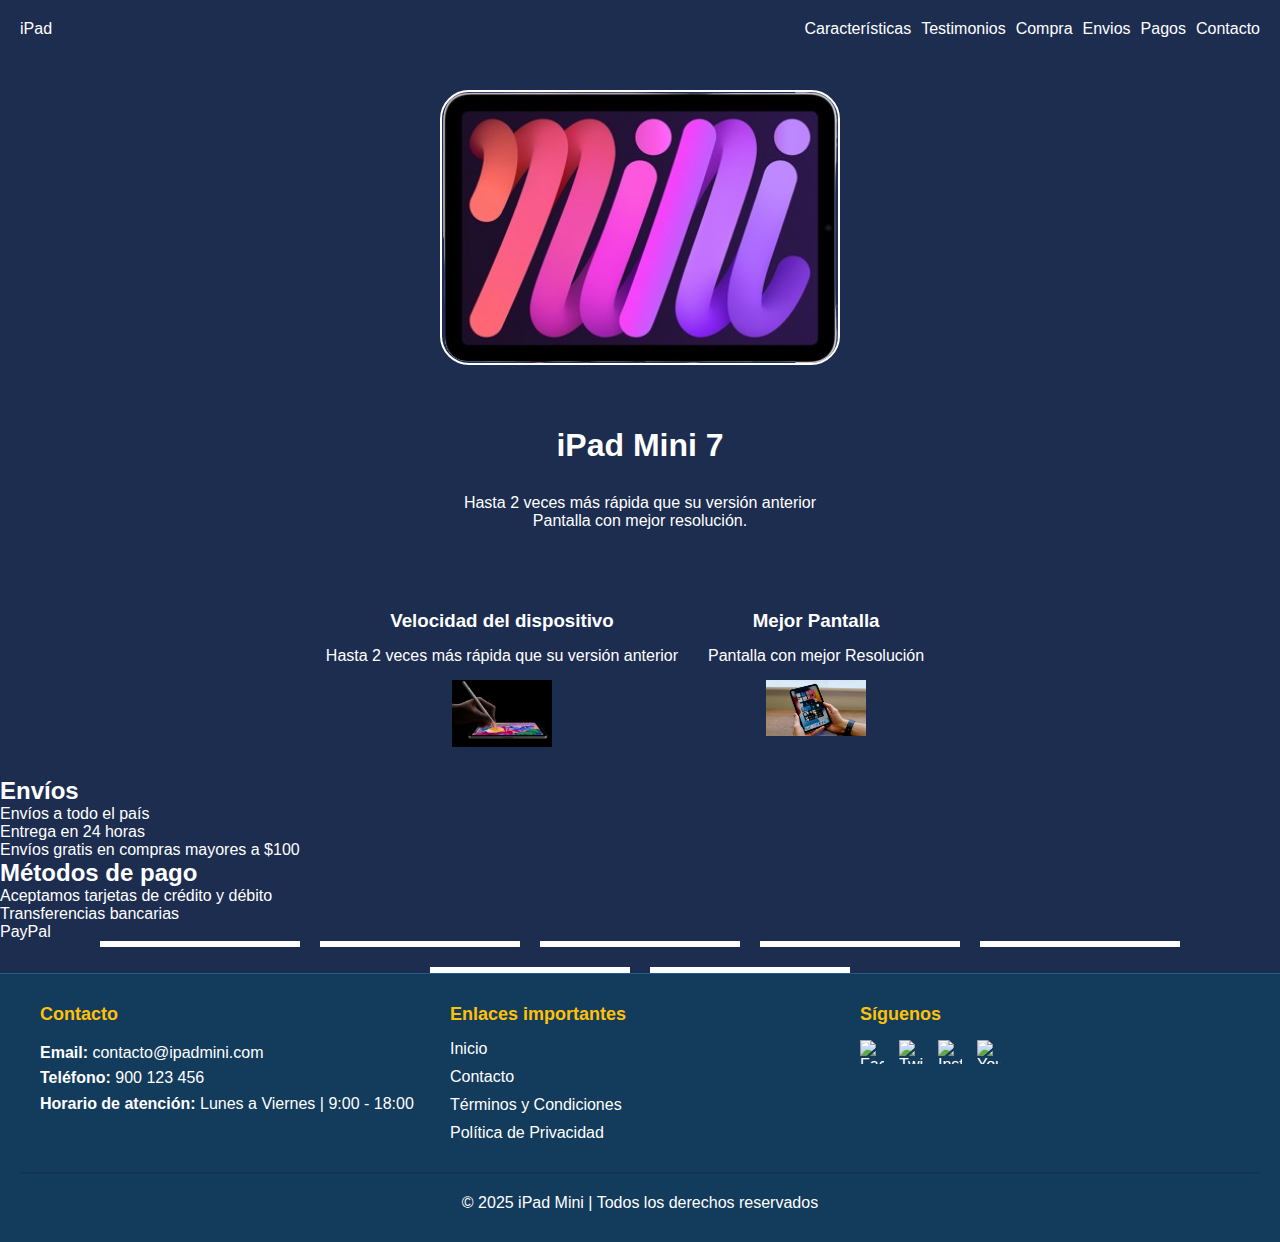
==== index.html @ 258bba54 "Avance" ====
<!DOCTYPE html>
<html lang="en">

<head>
    <meta charset="UTF-8">
    <meta name="viewport" content="width=device-width, initial-scale=1.0">
    <title>Document</title>
    <link rel="stylesheet" href="./css/styles.css">
</head>

<body>
    <!-- Navegación (menu) -->
    <header>
        <nav aria-label="Menú Principal">
            <!-- Logo de la empresa -->
            <div>
                <a href="./index.html" aria-label="Ir a la página de inicio">
                    <p>iPad</p>
                </a>
            </div>
            <!-- Elementos del menu -->
            <ul>
                <!-- Dentro de los simbolos <> solo van atributos, no etiquetas -->
                <li><a href="" aria-current="page">Características</a></li>
                <li><a href="">Testimonios</a></li>
                <li><a href="">Compra</a></li>
                <li><a href="">Envios</a></li>
                <li><a href="">Pagos</a></li>
                <li><a href="">Contacto</a></li>
            </ul>
        </nav>
    </header>
    <!-- Contenido principal -->
    <main>
        <section id="hero" aria-labelledby="hero-title">
            <img src="img/iPadMini7.png" alt="Imagen del iPad mini 7" />
            <h1 id="hero-title">iPad Mini 7</h1>
            <div>
                <p>Hasta 2 veces más rápida que su versión anterior</p>
                <p>Pantalla con mejor resolución.</p>
            </div>
        </section>

        <section id="features">
            <div>
                <h3>Velocidad del dispositivo</h3>
                <p>Hasta 2 veces más rápida que su versión anterior</p>
                <img src="img/ipad-velocidad.jpeg" width="100" alt="">
            </div>
            <div>
                <h3>Mejor Pantalla</h3>
                <p>Pantalla con mejor Resolución</p>
                <img src="img/ipad-pantalla.jpg" width="100" alt="">
            </div>
            <div></div>
        </section>

        <section id="delivery" aria-label="Métodos de envío">
            <h2>Envíos</h2>
            <p>Envíos a todo el país</p>
            <p>Entrega en 24 horas</p>
            <p>Envíos gratis en compras mayores a $100</p>
        </section>

        <section id="payment-methods" aria-label="Métodos de pago">
            <h2>Métodos de pago</h2>
            <p>Aceptamos tarjetas de crédito y débito</p>
            <p>Transferencias bancarias</p>
            <p>PayPal</p>
        </section>

        <section id="galeria" aria-label="Galería de imágenes">
            <img src="https://encrypted-tbn0.gstatic.com/images?q=tbn:ANd9GcSp1WOBvCIxo7T-ifG-1FCuCKyX7j-RPnCGbA&s"
                alt="">
            <img src="https://lamanzanamordida.net/app/uploads-lamanzanamordida.net/2024/10/ipad-mini-finish-unselect-gallery-1-202410-copia.jpg"
                alt="">
            <img src="https://miro.medium.com/v2/resize:fit:1400/0*pF2y_J2q9LHrT6Dl" alt="">
            <img src="https://e.rpp-noticias.io/medium/2024/10/15/185318_1655440.webp" alt="">
            <img src="https://m-cdn.phonearena.com/images/reviews/263686-image/BK6A8628.jpg?w=1" alt="">
            <img src="https://www.trustedreviews.com/wp-content/uploads/sites/7/2024/10/All-Photos-1-of-1-1-scaled-820x461.jpeg"
                alt="">
            <img src="https://cdn.computerhoy.com/sites/navi.axelspringer.es/public/media/image/2021/10/ipad-mini-6a-generacion-2021-analisis-opinion-2501963.jpg?tf=3840x"
                alt="">
        </section>
    </main>
    <!-- Pie de página (links, reclamación, dirección,etc...) -->
     <!-- ================================================= -->
    <footer>
        <section class="footer-container">
            <div class="footer-contact">
                <h3>Contacto</h3>
                <address>
                    <p><strong>Email:</strong> <a href="mailto:contacto@ipadmini.com">contacto@ipadmini.com</a></p>
                    <p><strong>Teléfono:</strong> <a href="tel:+51900123456">900 123 456</a></p>
                    <p><strong>Horario de atención:</strong> Lunes a Viernes | 9:00 - 18:00</p>
                </address>
            </div>

            <div class="footer-links">
                <h3>Enlaces importantes</h3>
                <ul>
                    <li><img src="" alt=""><a href="index.html">Inicio</a></li>
                    <li><img src="" alt=""><a href="contacto.html">Contacto</a></li>
                    <li><img src="" alt=""><a href="terminos.html">Términos y Condiciones</a></li>
                    <li><img src="" alt=""><a href="privacidad.html">Política de Privacidad</a></li>
                </ul>
            </div>

            <div class="footer-social">
                <h3>Síguenos</h3>
                <ul class="social-icons">
                    <li><a href="https://facebook.com/ipadmini" aria-label="Facebook"><img
                                src="https://cdn-icons-png.flaticon.com/128/5968/5968764.png" alt="Facebook"></a></li>
                    <li><a href="https://twitter.com/ipadmini" aria-label="Twitter"><img
                                src="https://cdn-icons-png.flaticon.com/128/5968/5968830.png" alt="Twitter"></a></li>
                    <li><a href="https://instagram.com/ipadmini" aria-label="Instagram"><img
                                src="https://cdn-icons-png.flaticon.com/128/15713/15713420.png" alt="Instagram"></a>
                    </li>
                    <li><a href="https://youtube.com/ipadmini" aria-label="YouTube"><img
                                src="https://cdn-icons-png.flaticon.com/128/174/174883.png" alt="YouTube"></a></li>
                </ul>
            </div>
        </section>

        <div class="footer-copyright">
            <p>© 2025 iPad Mini | Todos los derechos reservados</p>
        </div>
    </footer>
</body>

</html>
---- css/styles.css ----
/* Estilos existentes se mantienen */
* {
  box-sizing: border-box;
  margin: 0;
  padding: 0;
}

/* Remover estilos de lista */
ul,
ol {
  list-style: none;
}

/* Resetear enlaces */
a {
  text-decoration: none;
  color: inherit;
} 

/* Resetear imagenes*/
img {
  max-width: 100%;
  height: auto;
  display: block;
}

body {
  font-family: Verdana, Geneva, Tahoma, sans-serif;
  background-color: #1D2D50;
  color: #fff;
  min-height: 100vh;
  display: flex;
  flex-direction: column;
}

header nav {
  display: flex;
  align-items: center;
  justify-content: space-between;
  padding: 20px;
  flex-wrap: wrap-reverse;
}

header > nav > ul {
  display: flex;
  gap: 10px;
}

/*Busqueda por id */
#hero {
  display: flex;
  flex-direction: column;
  align-items: center;
  justify-content: center;
  gap: 30px;
}
 
#hero img {
  width: 400px; 
  object-fit: contain; 
  margin: 2rem 0;
  border: 2px solid;
  border-radius: 29px;
}

#hero h1 {
  font-size: 32px;
}

#hero div {
  text-align: center;
}

#features {
  display: flex;
  justify-content: center;
  margin-top: 50px;
  padding: 30px;
  gap: 30px;
}

#features > div {
  display: flex;
  flex-direction: column;
  align-items: center; 
  gap: 15px;
}

#features > div > p {
  text-align: center;
}

#galeria {
  display: flex;
  flex-wrap: wrap;
  gap: 20px;
  justify-content: center;
  align-items: center;
  overflow: auto;
}

#galeria > img {
  width: 200px;
  border: solid;
}

/* Nuevos estilos para el footer */
footer {
  margin-top: auto;
  width: 100%;
  padding: 30px 20px;
  background-color: #133B5C;
  color: #fff;
  border-top: 1px solid #1E5F8B;
}

.footer-container {
  display: flex;
  flex-wrap: wrap;
  justify-content: space-between;
  gap: 30px;
  max-width: 1200px;
  margin: 0 auto;
}

.footer-contact, .footer-links, .footer-social {
  flex: 1;
  min-width: 250px;
}

footer h3 {
  margin-bottom: 15px;
  font-size: 18px;
  color: #ffc107;
}

footer address {
  font-style: normal;
  line-height: 1.6;
}

footer a {
  color: #fff;
  transition: color 0.3s ease;
}

footer a:hover {
  color: #ffc107;
}

.footer-links ul, .social-icons {
  display: flex;
  flex-direction: column;
  gap: 10px;
}

.social-icons {
  flex-direction: row;
  gap: 15px;
}

.social-icons img {
  width: 24px;
  height: 24px;
  transition: transform 0.3s ease;
}

.social-icons a:hover img {
  transform: scale(1.2);
}

.footer-copyright {
  text-align: center;
  margin-top: 30px;
  padding-top: 20px;
  border-top: 2px solid rgba(0, 0, 0, 0.1);
  font-size: 16px;
}
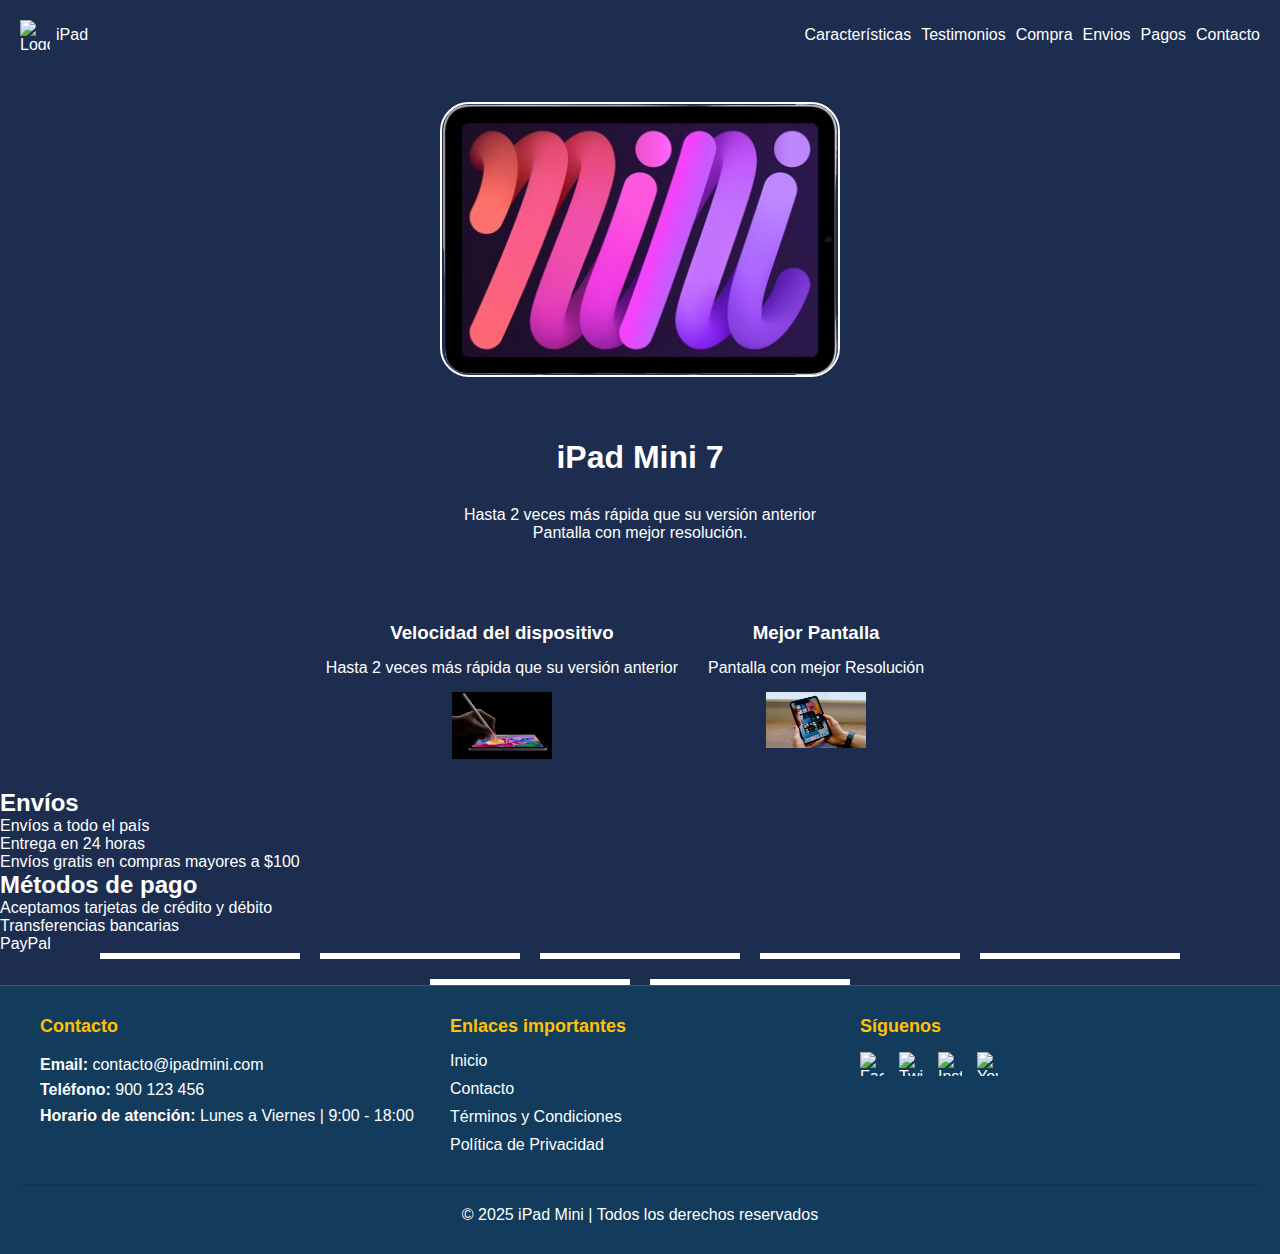
==== commit 8d607977: "Actualización" ====
--- a/index.html
+++ b/index.html
@@ -15,6 +15,7 @@
             <!-- Logo de la empresa -->
             <div>
                 <a href="./index.html" aria-label="Ir a la página de inicio">
+                    <img id="apple" src="https://cdn-icons-png.flaticon.com/128/731/731985.png" alt="Logo de Apple">
                     <p>iPad</p>
                 </a>
             </div>
@@ -33,7 +34,7 @@
     <!-- Contenido principal -->
     <main>
         <section id="hero" aria-labelledby="hero-title">
-            <img src="img/iPadMini7.png" alt="Imagen del iPad mini 7" />
+            <img src="img/iPadMini7.png" alt="Imagen del iPad mini 7" >
             <h1 id="hero-title">iPad Mini 7</h1>
             <div>
                 <p>Hasta 2 veces más rápida que su versión anterior</p>
@@ -99,10 +100,10 @@
             <div class="footer-links">
                 <h3>Enlaces importantes</h3>
                 <ul>
-                    <li><img src="" alt=""><a href="index.html">Inicio</a></li>
-                    <li><img src="" alt=""><a href="contacto.html">Contacto</a></li>
-                    <li><img src="" alt=""><a href="terminos.html">Términos y Condiciones</a></li>
-                    <li><img src="" alt=""><a href="privacidad.html">Política de Privacidad</a></li>
+                    <li><a href="index.html">Inicio</a></li>
+                    <li><a href="contacto.html">Contacto</a></li>
+                    <li><a href="terminos.html">Términos y Condiciones</a></li>
+                    <li><a href="privacidad.html">Política de Privacidad</a></li>
                 </ul>
             </div>
 
--- a/css/styles.css
+++ b/css/styles.css
@@ -45,7 +45,15 @@
   display: flex;
   gap: 10px;
 }
-
+header > nav > div > a{
+  display: flex;
+  align-items: center;
+  gap: 6px;
+}
+#apple{
+  width: 30px;
+  height: 30px;
+}
 /*Busqueda por id */
 #hero {
   display: flex;
@@ -102,6 +110,31 @@
 #galeria > img {
   width: 200px;
   border: solid;
+}
+
+/* Media queries para diferentes tamaños de pantalla */
+@media (max-width: 600px) {
+  #galeria {
+    grid-template-columns: repeat(1, 1fr); /* 1 columna en móviles */
+  }
+}
+
+@media (min-width: 601px) and (max-width: 900px) {
+  #galeria {
+    grid-template-columns: repeat(2, 1fr); /* 2 columnas en tablets */
+  }
+}
+
+@media (min-width: 901px) and (max-width: 1200px) {
+  #galeria {
+    grid-template-columns: repeat(3, 1fr); /* 3 columnas en pantallas medianas */
+  }
+}
+
+@media (min-width: 1201px) {
+  #galeria {
+    grid-template-columns: repeat(4, 1fr); /* 4 columnas en pantallas grandes */
+  }
 }
 
 /* Nuevos estilos para el footer */
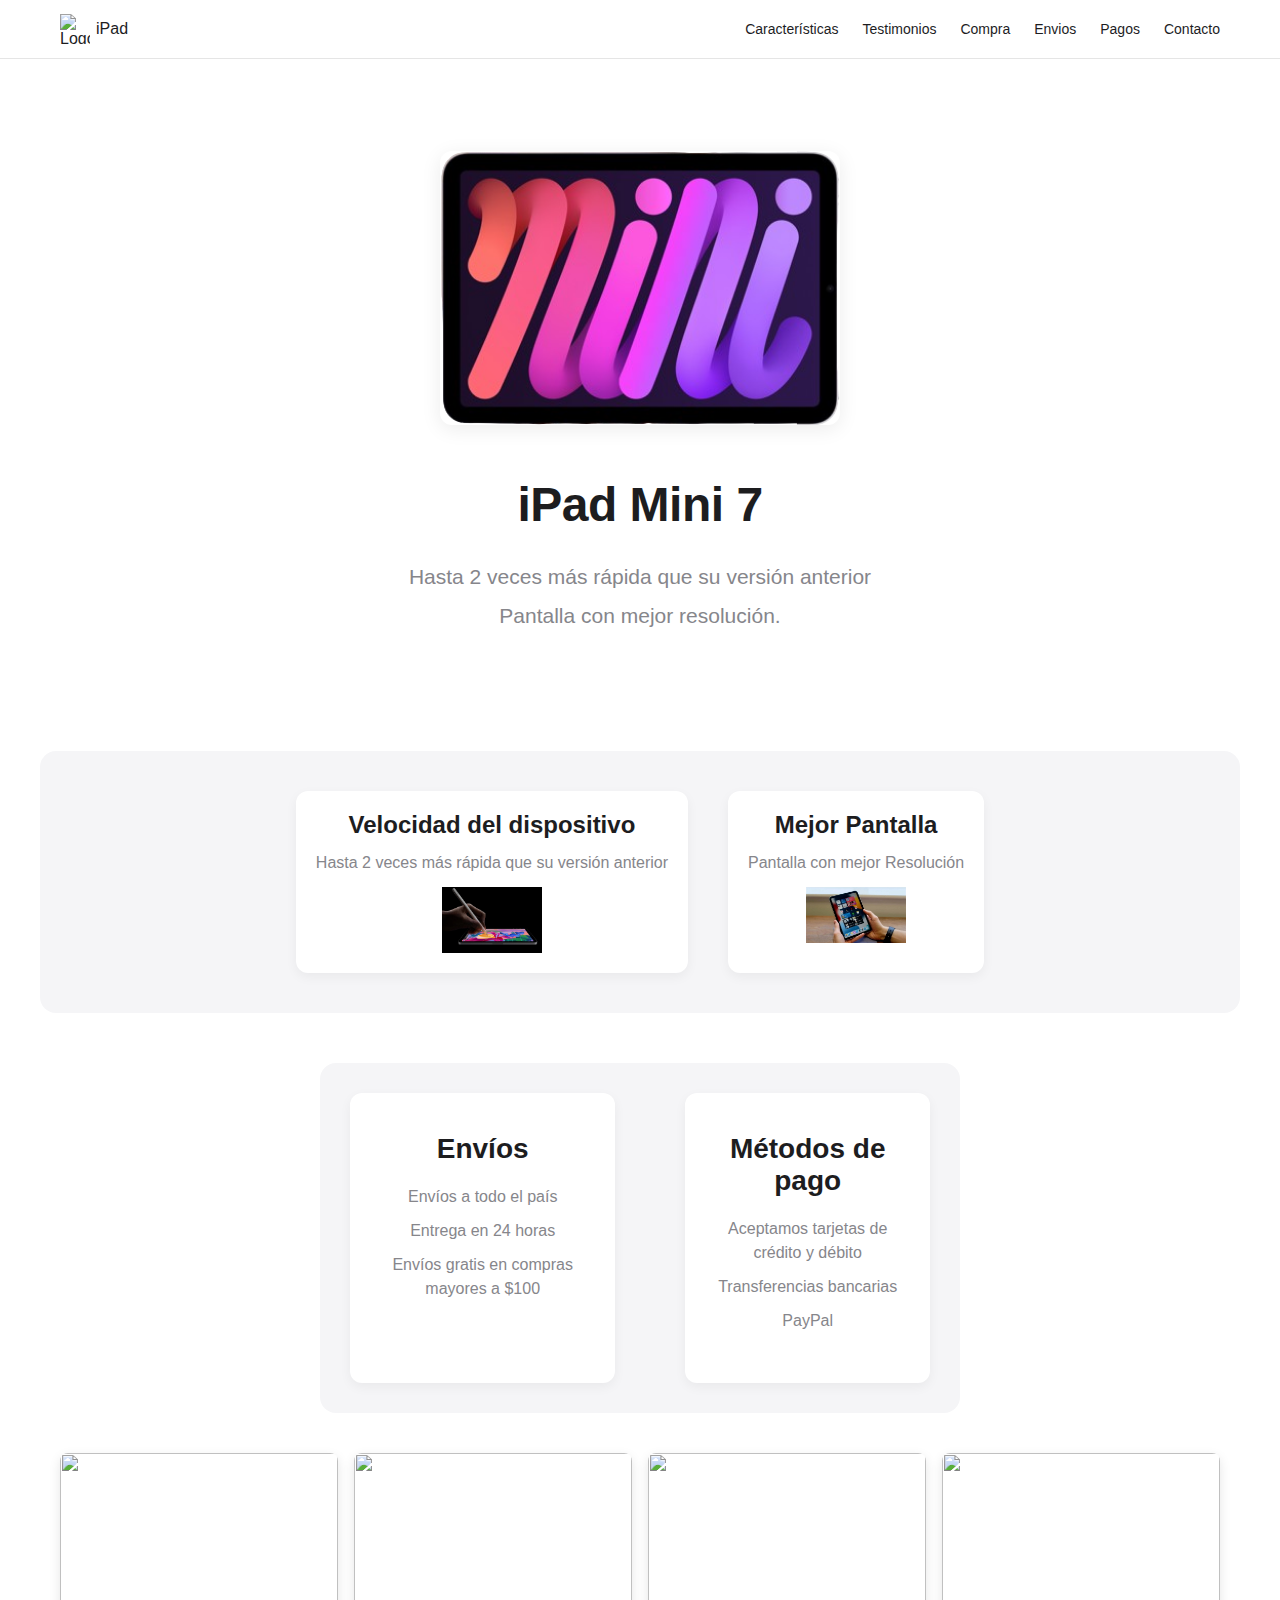
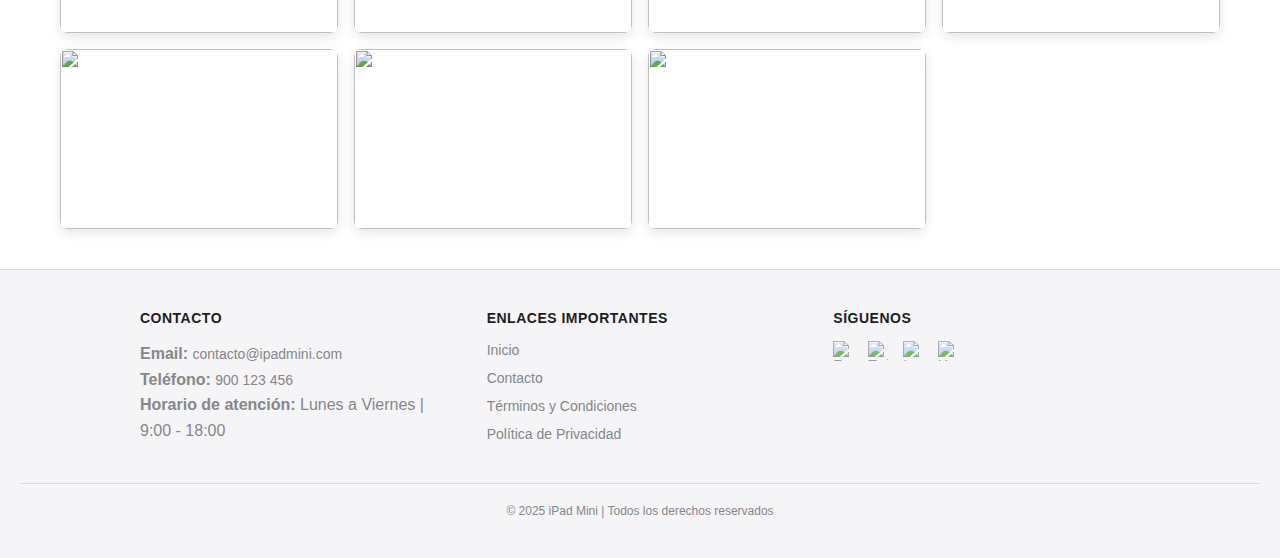
==== commit 67cefba6: "Lab2" ====
--- a/index.html
+++ b/index.html
@@ -23,8 +23,8 @@
             <ul>
                 <!-- Dentro de los simbolos <> solo van atributos, no etiquetas -->
                 <li><a href="" aria-current="page">Características</a></li>
-                <li><a href="">Testimonios</a></li>
-                <li><a href="">Compra</a></li>
+                <li><a href="testimonios.html" target="_blank">Testimonios</a></li>
+                <li><a href="compra.html">Compra</a></li>
                 <li><a href="">Envios</a></li>
                 <li><a href="">Pagos</a></li>
                 <li><a href="">Contacto</a></li>
@@ -34,7 +34,7 @@
     <!-- Contenido principal -->
     <main>
         <section id="hero" aria-labelledby="hero-title">
-            <img src="img/iPadMini7.png" alt="Imagen del iPad mini 7" >
+            <img src="img/iPadMini7.png" alt="Imagen del iPad mini 7">
             <h1 id="hero-title">iPad Mini 7</h1>
             <div>
                 <p>Hasta 2 veces más rápida que su versión anterior</p>
@@ -53,23 +53,25 @@
                 <p>Pantalla con mejor Resolución</p>
                 <img src="img/ipad-pantalla.jpg" width="100" alt="">
             </div>
-            <div></div>
+
         </section>
+        <section id="metodos">
+            <section id="delivery" aria-label="Métodos de envío">
+                <h2>Envíos</h2>
+                <p>Envíos a todo el país</p>
+                <p>Entrega en 24 horas</p>
+                <p>Envíos gratis en compras mayores a $100</p>
+            </section>
 
-        <section id="delivery" aria-label="Métodos de envío">
-            <h2>Envíos</h2>
-            <p>Envíos a todo el país</p>
-            <p>Entrega en 24 horas</p>
-            <p>Envíos gratis en compras mayores a $100</p>
+            <section id="payment-methods" aria-label="Métodos de pago">
+                <h2>Métodos de pago</h2>
+                <p>Aceptamos tarjetas de crédito y débito</p>
+                <p>Transferencias bancarias</p>
+                <p>PayPal</p>
+            </section>
         </section>
-
-        <section id="payment-methods" aria-label="Métodos de pago">
-            <h2>Métodos de pago</h2>
-            <p>Aceptamos tarjetas de crédito y débito</p>
-            <p>Transferencias bancarias</p>
-            <p>PayPal</p>
-        </section>
-
+        <!-- Galería de Imagenes -->
+        <!-- =========================================== -->
         <section id="galeria" aria-label="Galería de imágenes">
             <img src="https://encrypted-tbn0.gstatic.com/images?q=tbn:ANd9GcSp1WOBvCIxo7T-ifG-1FCuCKyX7j-RPnCGbA&s"
                 alt="">
@@ -85,7 +87,7 @@
         </section>
     </main>
     <!-- Pie de página (links, reclamación, dirección,etc...) -->
-     <!-- ================================================= -->
+    <!-- ================================================= -->
     <footer>
         <section class="footer-container">
             <div class="footer-contact">
--- a/css/styles.css
+++ b/css/styles.css
@@ -1,4 +1,4 @@
-/* Estilos existentes se mantienen */
+/* Estilos base se mantienen */
 * {
   box-sizing: border-box;
   margin: 0;
@@ -24,67 +24,120 @@
   display: block;
 }
 
+/* Nueva paleta de colores inspirada en Apple */
+:root {
+  --apple-white: #ffffff;
+  --apple-light-gray: #f5f5f7;
+  --apple-medium-gray: #86868b;
+  --apple-dark-gray: #1d1d1f;
+  --apple-blue: #0071e3;
+  --apple-light-blue: #76b9ed;
+  --apple-accent: #6e6e73;
+  --apple-footer: #f5f5f7;
+  --apple-footer-text: #86868b;
+}
+
 body {
-  font-family: Verdana, Geneva, Tahoma, sans-serif;
-  background-color: #1D2D50;
-  color: #fff;
+  font-family: -apple-system, BlinkMacSystemFont, 'Segoe UI', Roboto, Helvetica, Arial, sans-serif;
+  background-color: var(--apple-white);
+  color: var(--apple-dark-gray);
   min-height: 100vh;
   display: flex;
   flex-direction: column;
+}
+
+/* Header estilo Apple */
+header {
+  background-color: rgba(255, 255, 255, 0.8);
+  border-bottom: 1px solid rgba(0, 0, 0, 0.1);
 }
 
 header nav {
   display: flex;
   align-items: center;
   justify-content: space-between;
-  padding: 20px;
+  padding: 14px 20px;
+  max-width: 1200px;
+  margin: 0 auto;
   flex-wrap: wrap-reverse;
 }
 
 header > nav > ul {
   display: flex;
-  gap: 10px;
-}
-header > nav > div > a{
+  gap: 24px;
+}
+
+header > nav > ul > li > a {
+  font-size: 14px;
+  color: var(--apple-dark-gray);
+  transition: color 0.2s ease;
+}
+
+header > nav > ul > li > a:hover {
+  color: var(--apple-blue);
+}
+
+header > nav > div > a {
   display: flex;
   align-items: center;
   gap: 6px;
-}
-#apple{
+  font-weight: 500;
+}
+
+#apple {
   width: 30px;
   height: 30px;
 }
-/*Busqueda por id */
+
+/* Hero section estilo Apple */
 #hero {
   display: flex;
   flex-direction: column;
   align-items: center;
   justify-content: center;
-  gap: 30px;
+  gap: 20px;
+  padding: 60px 20px;
+  background-color: var(--apple-white);
 }
  
 #hero img {
   width: 400px; 
   object-fit: contain; 
   margin: 2rem 0;
-  border: 2px solid;
-  border-radius: 29px;
+  border: none;
+  border-radius: 12px;
+  box-shadow: 0 4px 20px rgba(0, 0, 0, 0.08);
 }
 
 #hero h1 {
-  font-size: 32px;
+  font-size: 48px;
+  font-weight: 700;
+  letter-spacing: -0.5px;
+  margin-bottom: 10px;
 }
 
 #hero div {
   text-align: center;
-}
-
+  max-width: 600px;
+}
+
+#hero div p {
+  font-size: 21px;
+  line-height: 1.4;
+  color: var(--apple-medium-gray);
+  margin-bottom: 10px;
+}
+
+/* Features section */
 #features {
   display: flex;
   justify-content: center;
-  margin-top: 50px;
-  padding: 30px;
-  gap: 30px;
+  margin: 50px auto;
+  padding: 40px 20px;
+  gap: 40px;
+  max-width: 1200px;
+  background-color: var(--apple-light-gray);
+  border-radius: 16px;
 }
 
 #features > div {
@@ -92,67 +145,108 @@
   flex-direction: column;
   align-items: center; 
   gap: 15px;
+  padding: 20px;
+  background-color: var(--apple-white);
+  border-radius: 12px;
+  box-shadow: 0 4px 12px rgba(0, 0, 0, 0.05);
+  transition: transform 0.3s ease;
+}
+
+#features > div:hover {
+  transform: translateY(-5px);
+}
+
+#features > div > h3 {
+  font-size: 24px;
+  font-weight: 600;
+  color: var(--apple-dark-gray);
 }
 
 #features > div > p {
   text-align: center;
-}
-
+  color: var(--apple-medium-gray);
+  font-size: 16px;
+}
+
+#metodos{
+  display: flex;
+  width: 50%;
+  margin: 0 auto;
+  background-color: var(--apple-light-gray);
+  border-radius: 16px;
+  gap:10px;
+  justify-content: center;
+}
+/* Delivery y Payment sections */
+#delivery, #payment-methods {
+  max-width: 1000px;
+  margin: 30px 30px;
+  padding: 40px 20px;
+  background-color: var(--apple-white);
+  border-radius: 12px;
+  box-shadow: 0 4px 12px rgba(0, 0, 0, 0.05);
+  text-align: center;
+  transition: transform 0.3s ease;
+}
+
+#delivery:hover, #payment-methods:hover {
+  transform: translateY(-5px);
+}
+
+#delivery h2, #payment-methods h2 {
+  font-size: 28px;
+  margin-bottom: 20px;
+  color: var(--apple-dark-gray);
+  font-weight: 600;
+}
+
+#delivery p, #payment-methods p {
+  color: var(--apple-medium-gray);
+  margin-bottom: 10px;
+  font-size: 16px;
+  line-height: 1.5;
+}
+
+/* Galería estilo Apple */
 #galeria {
-  display: flex;
-  flex-wrap: wrap;
-  gap: 20px;
-  justify-content: center;
-  align-items: center;
-  overflow: auto;
+  display: grid;
+  grid-template-columns: repeat(auto-fit, minmax(250px, 1fr));
+  gap: 16px;
+  padding: 40px 20px;
+  max-width: 1200px;
+  margin: 0 auto;
 }
 
 #galeria > img {
-  width: 200px;
-  border: solid;
-}
-
-/* Media queries para diferentes tamaños de pantalla */
-@media (max-width: 600px) {
-  #galeria {
-    grid-template-columns: repeat(1, 1fr); /* 1 columna en móviles */
-  }
-}
-
-@media (min-width: 601px) and (max-width: 900px) {
-  #galeria {
-    grid-template-columns: repeat(2, 1fr); /* 2 columnas en tablets */
-  }
-}
-
-@media (min-width: 901px) and (max-width: 1200px) {
-  #galeria {
-    grid-template-columns: repeat(3, 1fr); /* 3 columnas en pantallas medianas */
-  }
-}
-
-@media (min-width: 1201px) {
-  #galeria {
-    grid-template-columns: repeat(4, 1fr); /* 4 columnas en pantallas grandes */
-  }
-}
-
-/* Nuevos estilos para el footer */
+  width: 100%;
+  height: 180px;
+  border: none;
+  border-radius: 8px;
+  object-fit: cover;
+  box-shadow: 0 4px 12px rgba(0, 0, 0, 0.1);
+  transition: transform 0.3s ease;
+}
+
+#galeria > img:hover {
+  transform: scale(1.03);
+}
+
+/* Footer estilo Apple */
 footer {
   margin-top: auto;
   width: 100%;
-  padding: 30px 20px;
-  background-color: #133B5C;
-  color: #fff;
-  border-top: 1px solid #1E5F8B;
+  padding: 40px 20px;
+  background-color: var(--apple-footer);
+  color: var(--apple-footer-text);
+  border-top: 1px solid rgba(0, 0, 0, 0.1);
 }
 
 .footer-container {
   display: flex;
   flex-wrap: wrap;
   justify-content: space-between;
-  gap: 30px;
-  max-width: 1200px;
+  gap: 40px;
+  max-width: 1000px;
   margin: 0 auto;
 }
 
@@ -163,8 +257,11 @@
 
 footer h3 {
   margin-bottom: 15px;
-  font-size: 18px;
-  color: #ffc107;
+  font-size: 14px;
+  color: var(--apple-dark-gray);
+  font-weight: 600;
+  text-transform: uppercase;
+  letter-spacing: 0.5px;
 }
 
 footer address {
@@ -173,12 +270,14 @@
 }
 
 footer a {
-  color: #fff;
-  transition: color 0.3s ease;
+  color: var(--apple-footer-text);
+  transition: color 0.2s ease;
+  font-size: 14px;
 }
 
 footer a:hover {
-  color: #ffc107;
+  color: var(--apple-blue);
+  text-decoration: underline;
 }
 
 .footer-links ul, .social-icons {
@@ -193,19 +292,94 @@
 }
 
 .social-icons img {
-  width: 24px;
-  height: 24px;
-  transition: transform 0.3s ease;
+  width: 20px;
+  height: 20px;
+  transition: transform 0.2s ease;
+  opacity: 0.8;
 }
 
 .social-icons a:hover img {
-  transform: scale(1.2);
+  transform: scale(1.1);
+  opacity: 1;
 }
 
 .footer-copyright {
   text-align: center;
-  margin-top: 30px;
+  margin-top: 40px;
   padding-top: 20px;
-  border-top: 2px solid rgba(0, 0, 0, 0.1);
-  font-size: 16px;
-}
+  border-top: 1px solid rgba(0, 0, 0, 0.1);
+  font-size: 12px;
+}
+/* Media Queries */
+
+/* Pantallas de hasta 1024px (Tabletas y laptops pequeñas) */
+@media (max-width: 1024px) {
+  header nav {
+    flex-direction: column;
+    align-items: center;
+  }
+  header > nav > ul {
+    gap: 16px;
+  }
+  #hero img {
+    width: 300px;
+  }
+  #features {
+    flex-direction: column;
+    align-items: center;
+  }
+  .footer-container {
+    flex-direction: column;
+    align-items: center;
+  }
+}
+
+/* Pantallas de hasta 768px (Tabletas en vertical y móviles grandes) */
+@media (max-width: 768px) {
+  header > nav > ul {
+    flex-direction: column;
+    text-align: center;
+    gap: 10px;
+  }
+  #hero h1 {
+    font-size: 36px;
+  }
+  #hero div p {
+    font-size: 18px;
+  }
+  #features {
+    gap: 20px;
+  }
+  #features > div {
+    width: 100%;
+    max-width: 400px;
+  }
+}
+
+
+/* Pantallas de hasta 480px (Móviles pequeños) */
+@media (max-width: 480px) {
+  header nav {
+    padding: 10px;
+  }
+  header > nav > ul {
+    gap: 8px;
+  }
+  #hero {
+    padding: 40px 10px;
+  }
+  #hero h1 {
+    font-size: 28px;
+  }
+  #hero img {
+    width: 250px;
+  }
+  #features {
+    padding: 20px 10px;
+  }
+  #delivery, #payment-methods {
+    padding: 20px 10px;
+  }
+}
+
+
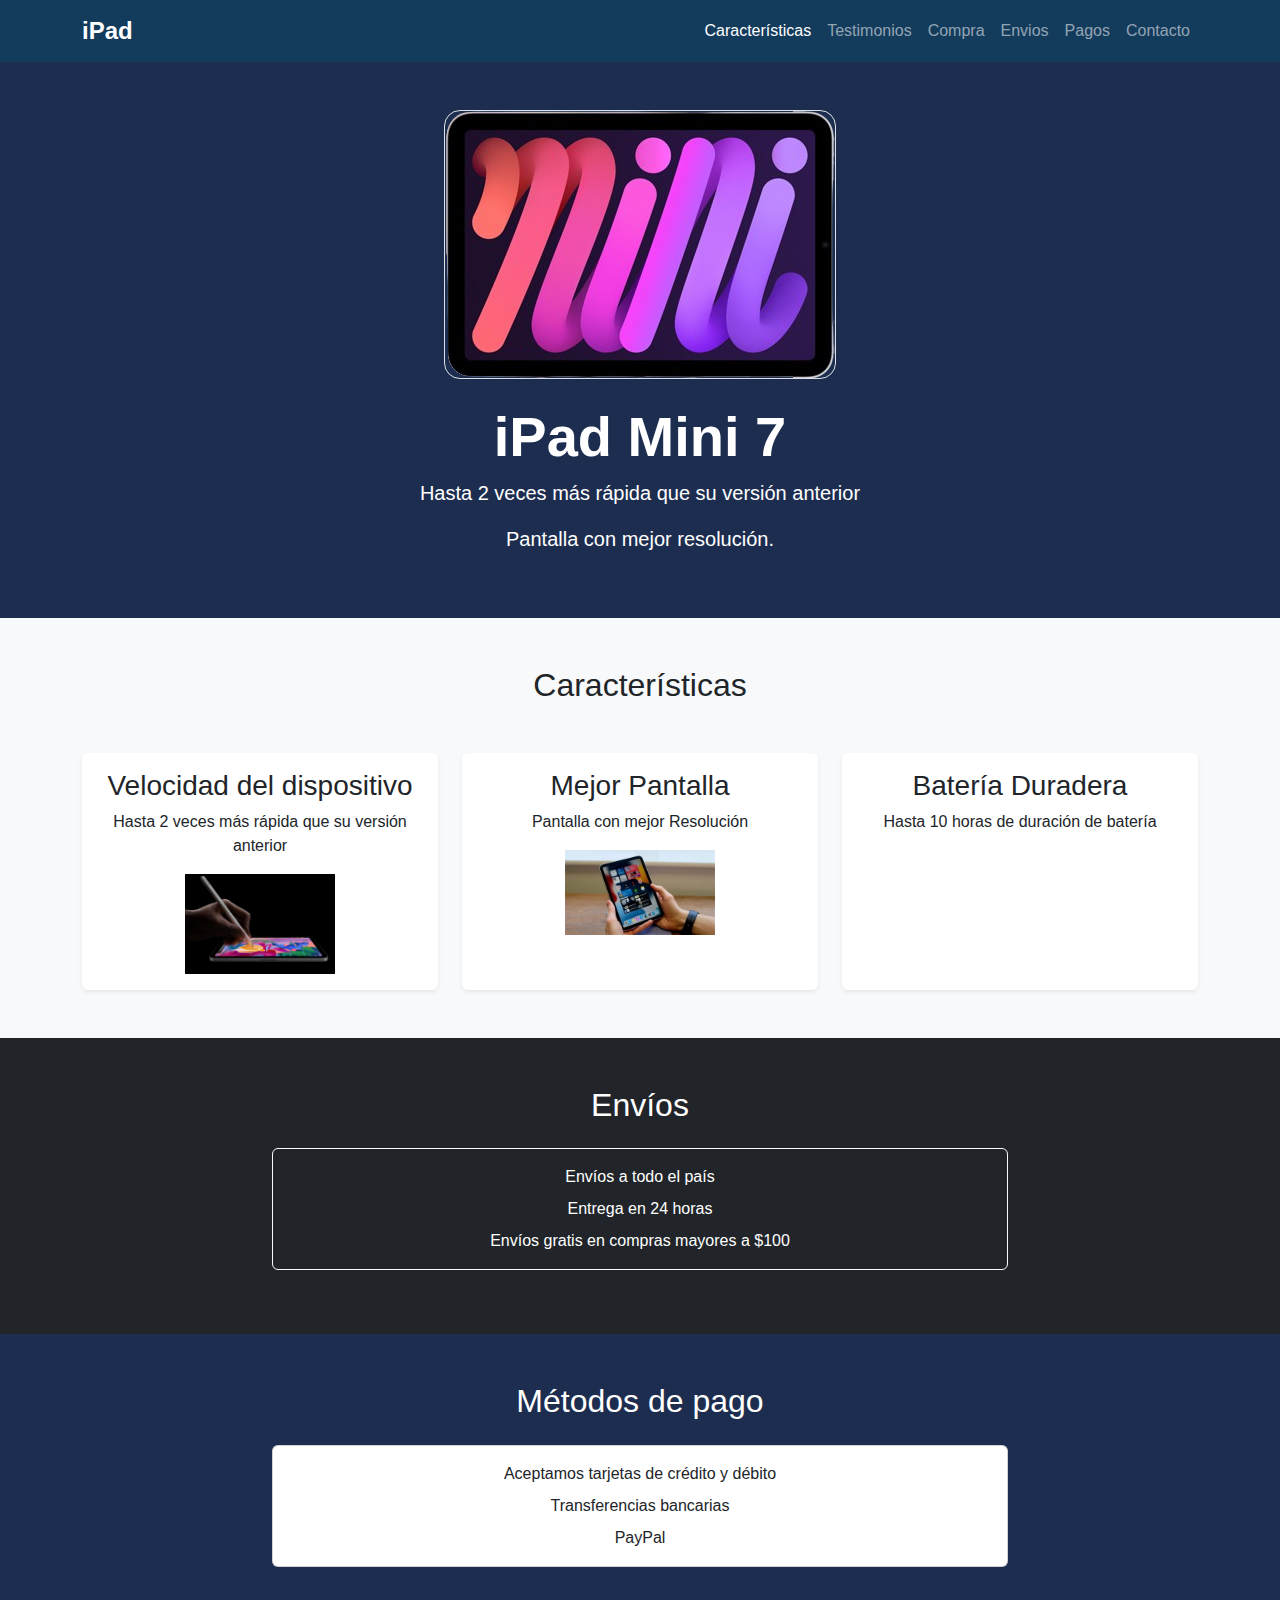
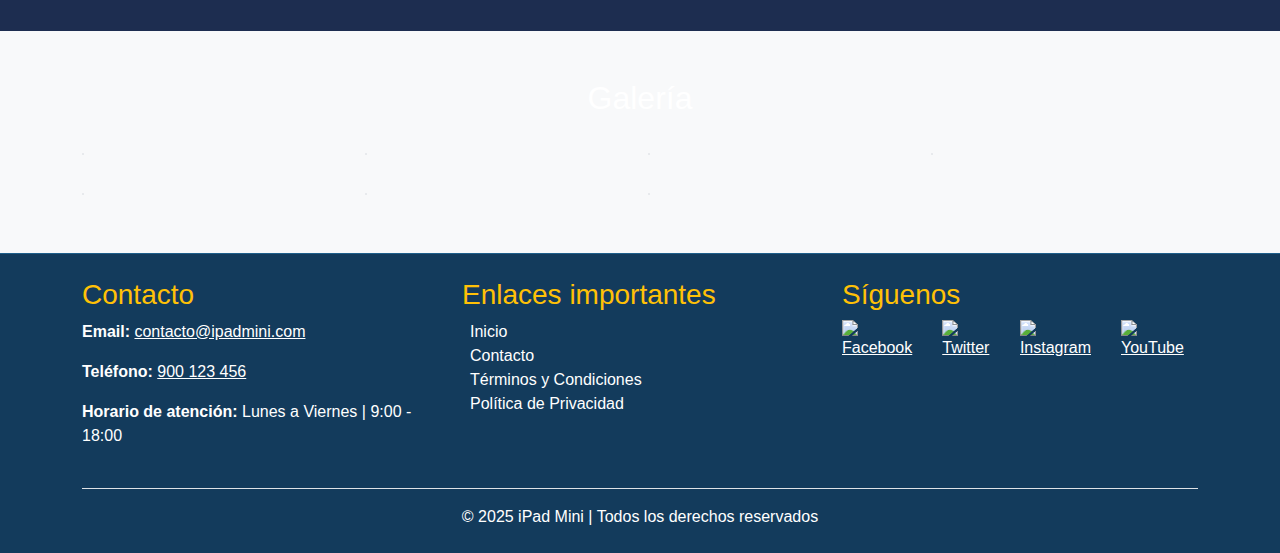
==== commit 00a60be6: "Landing-page & testimonios" ====
--- a/index.html
+++ b/index.html
@@ -1,96 +1,166 @@
 <!DOCTYPE html>
-<html lang="en">
+<html lang="es">
 
 <head>
     <meta charset="UTF-8">
     <meta name="viewport" content="width=device-width, initial-scale=1.0">
-    <title>Document</title>
+    <title>iPad Mini 7</title>
+    <!-- Bootstrap CSS -->
+    <link href="https://cdn.jsdelivr.net/npm/bootstrap@5.3.0/dist/css/bootstrap.min.css" rel="stylesheet">
+    <!-- Tus estilos personalizados -->
     <link rel="stylesheet" href="./css/styles.css">
 </head>
 
 <body>
-    <!-- Navegación (menu) -->
     <header>
-        <nav aria-label="Menú Principal">
+    <nav class="navbar navbar-expand-lg navbar-dark">
+        <div class="container">
             <!-- Logo de la empresa -->
-            <div>
-                <a href="./index.html" aria-label="Ir a la página de inicio">
-                    <img id="apple" src="https://cdn-icons-png.flaticon.com/128/731/731985.png" alt="Logo de Apple">
-                    <p>iPad</p>
-                </a>
-            </div>
+            <a class="navbar-brand" href="./index.html" aria-label="Ir a la página de inicio">
+                <p class="mb-0 fw-bold">iPad</p>
+            </a>
+            
+            <!-- Botón hamburguesa para móviles -->
+            <button class="navbar-toggler" type="button" data-bs-toggle="collapse" data-bs-target="#navbarNav" 
+                    aria-controls="navbarNav" aria-expanded="false" aria-label="Toggle navigation">
+                <span class="navbar-toggler-icon"></span>
+            </button>
+            
             <!-- Elementos del menu -->
-            <ul>
-                <!-- Dentro de los simbolos <> solo van atributos, no etiquetas -->
-                <li><a href="" aria-current="page">Características</a></li>
-                <li><a href="testimonios.html" target="_blank">Testimonios</a></li>
-                <li><a href="compra.html">Compra</a></li>
-                <li><a href="">Envios</a></li>
-                <li><a href="">Pagos</a></li>
-                <li><a href="">Contacto</a></li>
-            </ul>
-        </nav>
-    </header>
-    <!-- Contenido principal -->
-    <main>
-        <section id="hero" aria-labelledby="hero-title">
-            <img src="img/iPadMini7.png" alt="Imagen del iPad mini 7">
-            <h1 id="hero-title">iPad Mini 7</h1>
-            <div>
-                <p>Hasta 2 veces más rápida que su versión anterior</p>
-                <p>Pantalla con mejor resolución.</p>
-            </div>
-        </section>
-
-        <section id="features">
-            <div>
-                <h3>Velocidad del dispositivo</h3>
-                <p>Hasta 2 veces más rápida que su versión anterior</p>
-                <img src="img/ipad-velocidad.jpeg" width="100" alt="">
-            </div>
-            <div>
-                <h3>Mejor Pantalla</h3>
-                <p>Pantalla con mejor Resolución</p>
-                <img src="img/ipad-pantalla.jpg" width="100" alt="">
-            </div>
-
-        </section>
-        <section id="metodos">
-            <section id="delivery" aria-label="Métodos de envío">
-                <h2>Envíos</h2>
-                <p>Envíos a todo el país</p>
-                <p>Entrega en 24 horas</p>
-                <p>Envíos gratis en compras mayores a $100</p>
-            </section>
-
-            <section id="payment-methods" aria-label="Métodos de pago">
-                <h2>Métodos de pago</h2>
-                <p>Aceptamos tarjetas de crédito y débito</p>
-                <p>Transferencias bancarias</p>
-                <p>PayPal</p>
-            </section>
-        </section>
-        <!-- Galería de Imagenes -->
-        <!-- =========================================== -->
-        <section id="galeria" aria-label="Galería de imágenes">
-            <img src="https://encrypted-tbn0.gstatic.com/images?q=tbn:ANd9GcSp1WOBvCIxo7T-ifG-1FCuCKyX7j-RPnCGbA&s"
-                alt="">
-            <img src="https://lamanzanamordida.net/app/uploads-lamanzanamordida.net/2024/10/ipad-mini-finish-unselect-gallery-1-202410-copia.jpg"
-                alt="">
-            <img src="https://miro.medium.com/v2/resize:fit:1400/0*pF2y_J2q9LHrT6Dl" alt="">
-            <img src="https://e.rpp-noticias.io/medium/2024/10/15/185318_1655440.webp" alt="">
-            <img src="https://m-cdn.phonearena.com/images/reviews/263686-image/BK6A8628.jpg?w=1" alt="">
-            <img src="https://www.trustedreviews.com/wp-content/uploads/sites/7/2024/10/All-Photos-1-of-1-1-scaled-820x461.jpeg"
-                alt="">
-            <img src="https://cdn.computerhoy.com/sites/navi.axelspringer.es/public/media/image/2021/10/ipad-mini-6a-generacion-2021-analisis-opinion-2501963.jpg?tf=3840x"
-                alt="">
-        </section>
-    </main>
-    <!-- Pie de página (links, reclamación, dirección,etc...) -->
-    <!-- ================================================= -->
-    <footer>
-        <section class="footer-container">
-            <div class="footer-contact">
+            <div class="collapse navbar-collapse" id="navbarNav">
+                <ul class="navbar-nav ms-auto">
+                    <li class="nav-item"><a class="nav-link active" href="" aria-current="page">Características</a></li>
+                    <li class="nav-item"><a class="nav-link" href="testimonios.html">Testimonios</a></li>
+                    <li class="nav-item"><a class="nav-link" href="">Compra</a></li>
+                    <li class="nav-item"><a class="nav-link" href="">Envios</a></li>
+                    <li class="nav-item"><a class="nav-link" href="">Pagos</a></li>
+                    <li class="nav-item"><a class="nav-link" href="">Contacto</a></li>
+                </ul>
+            </div>
+        </div>
+    </nav>
+</header>
+
+<section id="hero" class="py-5 text-center">
+    <div class="container">
+        <img src="img/iPadMini7.png" alt="Imagen del iPad mini 7" class="img-fluid border rounded-4 mb-4" style="max-width: 400px;"/>
+        <h1 id="hero-title" class="display-4 fw-bold">iPad Mini 7</h1>
+        <div class="mx-auto" style="max-width: 700px;">
+            <p class="lead">Hasta 2 veces más rápida que su versión anterior</p>
+            <p class="lead">Pantalla con mejor resolución.</p>
+        </div>
+    </div>
+</section>
+
+<section id="features" class="py-5 bg-light text-dark">
+    <div class="container">
+        <h2 class="text-center mb-5">Características</h2>
+        <div class="row text-center g-4">
+            <div class="col-md-4">
+                <div class="card h-100 border-0 shadow-sm">
+                    <div class="card-body">
+                        <h3 class="card-title">Velocidad del dispositivo</h3>
+                        <p class="card-text">Hasta 2 veces más rápida que su versión anterior</p>
+                        <img src="img/ipad-velocidad.jpeg" class="img-fluid mx-auto" style="max-width: 150px;" alt="">
+                    </div>
+                </div>
+            </div>
+            <div class="col-md-4">
+                <div class="card h-100 border-0 shadow-sm">
+                    <div class="card-body">
+                        <h3 class="card-title">Mejor Pantalla</h3>
+                        <p class="card-text">Pantalla con mejor Resolución</p>
+                        <img src="img/ipad-pantalla.jpg" class="img-fluid mx-auto" style="max-width: 150px;" alt="">
+                    </div>
+                </div>
+            </div>
+            <div class="col-md-4">
+                <div class="card h-100 border-0 shadow-sm">
+                    <div class="card-body">
+                        <h3 class="card-title">Batería Duradera</h3>
+                        <p class="card-text">Hasta 10 horas de duración de batería</p>
+                        <img src="img/ipad-bateria.jpg" class="img-fluid mx-auto" style="max-width: 150px;" alt="">
+                    </div>
+                </div>
+            </div>
+        </div>
+    </div>
+</section>
+
+<section id="delivery" class="py-5 bg-dark text-white" aria-label="Métodos de envío">
+    <div class="container">
+        <h2 class="text-center mb-4">Envíos</h2>
+        <div class="row justify-content-center">
+            <div class="col-lg-8">
+                <div class="card bg-dark text-white border-light mb-3">
+                    <div class="card-body text-center">
+                        <p class="card-text mb-2">Envíos a todo el país</p>
+                        <p class="card-text mb-2">Entrega en 24 horas</p>
+                        <p class="card-text">Envíos gratis en compras mayores a $100</p>
+                    </div>
+                </div>
+            </div>
+        </div>
+    </div>
+</section>
+
+<section id="payment-methods" class="py-5" aria-label="Métodos de pago">
+    <div class="container">
+        <h2 class="text-center mb-4">Métodos de pago</h2>
+        <div class="row justify-content-center">
+            <div class="col-lg-8">
+                <div class="card mb-3">
+                    <div class="card-body text-center">
+                        <p class="card-text mb-2">Aceptamos tarjetas de crédito y débito</p>
+                        <p class="card-text mb-2">Transferencias bancarias</p>
+                        <p class="card-text">PayPal</p>
+                    </div>
+                </div>
+            </div>
+        </div>
+    </div>
+</section>
+
+<section id="galeria" class="py-5 bg-light" aria-label="Galería de imágenes">
+    <div class="container">
+        <h2 class="text-center mb-4">Galería</h2>
+        <div class="row g-3">
+            <div class="col-6 col-md-4 col-lg-3">
+                <img src="https://encrypted-tbn0.gstatic.com/images?q=tbn:ANd9GcSp1WOBvCIxo7T-ifG-1FCuCKyX7j-RPnCGbA&s" 
+                     class="img-fluid rounded border" alt="">
+            </div>
+            <div class="col-6 col-md-4 col-lg-3">
+                <img src="https://lamanzanamordida.net/app/uploads-lamanzanamordida.net/2024/10/ipad-mini-finish-unselect-gallery-1-202410-copia.jpg"
+                     class="img-fluid rounded border" alt="">
+            </div>
+            <div class="col-6 col-md-4 col-lg-3">
+                <img src="https://miro.medium.com/v2/resize:fit:1400/0*pF2y_J2q9LHrT6Dl" 
+                     class="img-fluid rounded border" alt="">
+            </div>
+            <div class="col-6 col-md-4 col-lg-3">
+                <img src="https://e.rpp-noticias.io/medium/2024/10/15/185318_1655440.webp" 
+                     class="img-fluid rounded border" alt="">
+            </div>
+            <div class="col-6 col-md-4 col-lg-3">
+                <img src="https://m-cdn.phonearena.com/images/reviews/263686-image/BK6A8628.jpg?w=1" 
+                     class="img-fluid rounded border" alt="">
+            </div>
+            <div class="col-6 col-md-4 col-lg-3">
+                <img src="https://www.trustedreviews.com/wp-content/uploads/sites/7/2024/10/All-Photos-1-of-1-1-scaled-820x461.jpeg"
+                     class="img-fluid rounded border" alt="">
+            </div>
+            <div class="col-6 col-md-4 col-lg-3">
+                <img src="https://cdn.computerhoy.com/sites/navi.axelspringer.es/public/media/image/2021/10/ipad-mini-6a-generacion-2021-analisis-opinion-2501963.jpg?tf=3840x"
+                     class="img-fluid rounded border" alt="">
+            </div>
+        </div>
+    </div>
+</section>
+
+<footer class="py-4">
+    <div class="container">
+        <div class="row footer-container g-4">
+            <div class="col-md-4 footer-contact">
                 <h3>Contacto</h3>
                 <address>
                     <p><strong>Email:</strong> <a href="mailto:contacto@ipadmini.com">contacto@ipadmini.com</a></p>
@@ -99,36 +169,32 @@
                 </address>
             </div>
 
-            <div class="footer-links">
+            <div class="col-md-4 footer-links">
                 <h3>Enlaces importantes</h3>
-                <ul>
-                    <li><a href="index.html">Inicio</a></li>
-                    <li><a href="contacto.html">Contacto</a></li>
-                    <li><a href="terminos.html">Términos y Condiciones</a></li>
-                    <li><a href="privacidad.html">Política de Privacidad</a></li>
+                <ul class="list-unstyled">
+                    <li><a href="index.html" class="text-decoration-none"><i class="bi bi-house-door me-2"></i>Inicio</a></li>
+                    <li><a href="contacto.html" class="text-decoration-none"><i class="bi bi-envelope me-2"></i>Contacto</a></li>
+                    <li><a href="terminos.html" class="text-decoration-none"><i class="bi bi-file-text me-2"></i>Términos y Condiciones</a></li>
+                    <li><a href="privacidad.html" class="text-decoration-none"><i class="bi bi-shield-lock me-2"></i>Política de Privacidad</a></li>
                 </ul>
             </div>
 
-            <div class="footer-social">
+            <div class="col-md-4 footer-social">
                 <h3>Síguenos</h3>
-                <ul class="social-icons">
-                    <li><a href="https://facebook.com/ipadmini" aria-label="Facebook"><img
-                                src="https://cdn-icons-png.flaticon.com/128/5968/5968764.png" alt="Facebook"></a></li>
-                    <li><a href="https://twitter.com/ipadmini" aria-label="Twitter"><img
-                                src="https://cdn-icons-png.flaticon.com/128/5968/5968830.png" alt="Twitter"></a></li>
-                    <li><a href="https://instagram.com/ipadmini" aria-label="Instagram"><img
-                                src="https://cdn-icons-png.flaticon.com/128/15713/15713420.png" alt="Instagram"></a>
-                    </li>
-                    <li><a href="https://youtube.com/ipadmini" aria-label="YouTube"><img
-                                src="https://cdn-icons-png.flaticon.com/128/174/174883.png" alt="YouTube"></a></li>
+                <ul class="list-unstyled d-flex social-icons">
+                    <li class="me-3"><a href="https://facebook.com/ipadmini" aria-label="Facebook"><img src="https://cdn-icons-png.flaticon.com/128/5968/5968764.png" alt="Facebook" width="24"></a></li>
+                    <li class="me-3"><a href="https://twitter.com/ipadmini" aria-label="Twitter"><img src="https://cdn-icons-png.flaticon.com/128/5968/5968830.png" alt="Twitter" width="24"></a></li>
+                    <li class="me-3"><a href="https://instagram.com/ipadmini" aria-label="Instagram"><img src="https://cdn-icons-png.flaticon.com/128/15713/15713420.png" alt="Instagram" width="24"></a></li>
+                    <li><a href="https://youtube.com/ipadmini" aria-label="YouTube"><img src="https://cdn-icons-png.flaticon.com/128/174/174883.png" alt="YouTube" width="24"></a></li>
                 </ul>
             </div>
-        </section>
-
-        <div class="footer-copyright">
-            <p>© 2025 iPad Mini | Todos los derechos reservados</p>
-        </div>
-    </footer>
-</body>
-
-</html>+        </div>
+
+        <div class="footer-copyright text-center mt-4 pt-3 border-top">
+            <p class="mb-0">© 2025 iPad Mini | Todos los derechos reservados</p>
+        </div>
+    </div>
+</footer>
+
+<!-- Bootstrap JS Bundle con Popper -->
+<script src="https://cdn.jsdelivr.net/npm/bootstrap@5.3.0/dist/js/bootstrap.bundle.min.js"></script>--- a/css/styles.css
+++ b/css/styles.css
@@ -1,385 +1,63 @@
-/* Estilos base se mantienen */
-* {
-  box-sizing: border-box;
-  margin: 0;
-  padding: 0;
-}
-
-/* Remover estilos de lista */
-ul,
-ol {
-  list-style: none;
-}
-
-/* Resetear enlaces */
-a {
-  text-decoration: none;
-  color: inherit;
-} 
-
-/* Resetear imagenes*/
-img {
-  max-width: 100%;
-  height: auto;
-  display: block;
-}
-
-/* Nueva paleta de colores inspirada en Apple */
+/* Estilos personalizados que complementan Bootstrap */
 :root {
-  --apple-white: #ffffff;
-  --apple-light-gray: #f5f5f7;
-  --apple-medium-gray: #86868b;
-  --apple-dark-gray: #1d1d1f;
-  --apple-blue: #0071e3;
-  --apple-light-blue: #76b9ed;
-  --apple-accent: #6e6e73;
-  --apple-footer: #f5f5f7;
-  --apple-footer-text: #86868b;
+  --primary-color: #1D2D50;
+  --secondary-color: #133B5C;
+  --accent-color: #ffc107;
 }
 
 body {
-  font-family: -apple-system, BlinkMacSystemFont, 'Segoe UI', Roboto, Helvetica, Arial, sans-serif;
-  background-color: var(--apple-white);
-  color: var(--apple-dark-gray);
+  font-family: Verdana, Geneva, Tahoma, sans-serif;
+  background-color: var(--primary-color);
+  color: #fff;
   min-height: 100vh;
   display: flex;
   flex-direction: column;
 }
 
-/* Header estilo Apple */
-header {
-  background-color: rgba(255, 255, 255, 0.8);
-  border-bottom: 1px solid rgba(0, 0, 0, 0.1);
+/* Navbar personalizada */
+.navbar {
+  background-color: var(--secondary-color);
 }
 
-header nav {
-  display: flex;
-  align-items: center;
-  justify-content: space-between;
-  padding: 14px 20px;
-  max-width: 1200px;
-  margin: 0 auto;
-  flex-wrap: wrap-reverse;
+.navbar-brand p {
+  font-size: 1.5rem;
 }
 
-header > nav > ul {
-  display: flex;
-  gap: 24px;
+/* Estilo para secciones */
+section {
+  padding: 60px 0;
 }
 
-header > nav > ul > li > a {
-  font-size: 14px;
-  color: var(--apple-dark-gray);
-  transition: color 0.2s ease;
+/* Footer personalizado */
+footer {
+  margin-top: auto;
+  background-color: var(--secondary-color);
+  color: #fff;
+  border-top: 1px solid #1E5F8B;
 }
 
-header > nav > ul > li > a:hover {
-  color: var(--apple-blue);
+footer h3 {
+  color: var(--accent-color);
 }
 
-header > nav > div > a {
-  display: flex;
-  align-items: center;
-  gap: 6px;
-  font-weight: 500;
+footer a {
+  color: #fff;
+  transition: color 0.3s ease;
 }
 
-#apple {
-  width: 30px;
-  height: 30px;
+footer a:hover {
+  color: var(--accent-color);
 }
 
-/* Hero section estilo Apple */
-#hero {
-  display: flex;
-  flex-direction: column;
-  align-items: center;
-  justify-content: center;
-  gap: 20px;
-  padding: 60px 20px;
-  background-color: var(--apple-white);
-}
- 
-#hero img {
-  width: 400px; 
-  object-fit: contain; 
-  margin: 2rem 0;
-  border: none;
-  border-radius: 12px;
-  box-shadow: 0 4px 20px rgba(0, 0, 0, 0.08);
-}
-
-#hero h1 {
-  font-size: 48px;
-  font-weight: 700;
-  letter-spacing: -0.5px;
-  margin-bottom: 10px;
-}
-
-#hero div {
-  text-align: center;
-  max-width: 600px;
-}
-
-#hero div p {
-  font-size: 21px;
-  line-height: 1.4;
-  color: var(--apple-medium-gray);
-  margin-bottom: 10px;
-}
-
-/* Features section */
-#features {
-  display: flex;
-  justify-content: center;
-  margin: 50px auto;
-  padding: 40px 20px;
-  gap: 40px;
-  max-width: 1200px;
-  background-color: var(--apple-light-gray);
-  border-radius: 16px;
-}
-
-#features > div {
-  display: flex;
-  flex-direction: column;
-  align-items: center; 
-  gap: 15px;
-  padding: 20px;
-  background-color: var(--apple-white);
-  border-radius: 12px;
-  box-shadow: 0 4px 12px rgba(0, 0, 0, 0.05);
+.social-icons img {
   transition: transform 0.3s ease;
 }
 
-#features > div:hover {
-  transform: translateY(-5px);
+.social-icons a:hover img {
+  transform: scale(1.2);
 }
 
-#features > div > h3 {
-  font-size: 24px;
-  font-weight: 600;
-  color: var(--apple-dark-gray);
-}
-
-#features > div > p {
-  text-align: center;
-  color: var(--apple-medium-gray);
-  font-size: 16px;
-}
-
-#metodos{
-  display: flex;
-  width: 50%;
-  margin: 0 auto;
-  background-color: var(--apple-light-gray);
-  border-radius: 16px;
-  gap:10px;
-  justify-content: center;
-}
-/* Delivery y Payment sections */
-#delivery, #payment-methods {
-  max-width: 1000px;
-  margin: 30px 30px;
-  padding: 40px 20px;
-  background-color: var(--apple-white);
-  border-radius: 12px;
-  box-shadow: 0 4px 12px rgba(0, 0, 0, 0.05);
-  text-align: center;
-  transition: transform 0.3s ease;
-}
-
-#delivery:hover, #payment-methods:hover {
-  transform: translateY(-5px);
-}
-
-#delivery h2, #payment-methods h2 {
-  font-size: 28px;
-  margin-bottom: 20px;
-  color: var(--apple-dark-gray);
-  font-weight: 600;
-}
-
-#delivery p, #payment-methods p {
-  color: var(--apple-medium-gray);
-  margin-bottom: 10px;
-  font-size: 16px;
-  line-height: 1.5;
-}
-
-/* Galería estilo Apple */
-#galeria {
-  display: grid;
-  grid-template-columns: repeat(auto-fit, minmax(250px, 1fr));
-  gap: 16px;
-  padding: 40px 20px;
-  max-width: 1200px;
-  margin: 0 auto;
-}
-
-#galeria > img {
-  width: 100%;
-  height: 180px;
-  border: none;
-  border-radius: 8px;
-  object-fit: cover;
-  box-shadow: 0 4px 12px rgba(0, 0, 0, 0.1);
-  transition: transform 0.3s ease;
-}
-
-#galeria > img:hover {
-  transform: scale(1.03);
-}
-
-/* Footer estilo Apple */
-footer {
-  margin-top: auto;
-  width: 100%;
-  padding: 40px 20px;
-  background-color: var(--apple-footer);
-  color: var(--apple-footer-text);
-  border-top: 1px solid rgba(0, 0, 0, 0.1);
-}
-
-.footer-container {
-  display: flex;
-  flex-wrap: wrap;
-  justify-content: space-between;
-  gap: 40px;
-  max-width: 1000px;
-  margin: 0 auto;
-}
-
-.footer-contact, .footer-links, .footer-social {
-  flex: 1;
-  min-width: 250px;
-}
-
-footer h3 {
-  margin-bottom: 15px;
-  font-size: 14px;
-  color: var(--apple-dark-gray);
-  font-weight: 600;
-  text-transform: uppercase;
-  letter-spacing: 0.5px;
-}
-
-footer address {
-  font-style: normal;
-  line-height: 1.6;
-}
-
-footer a {
-  color: var(--apple-footer-text);
-  transition: color 0.2s ease;
-  font-size: 14px;
-}
-
-footer a:hover {
-  color: var(--apple-blue);
-  text-decoration: underline;
-}
-
-.footer-links ul, .social-icons {
-  display: flex;
-  flex-direction: column;
-  gap: 10px;
-}
-
-.social-icons {
-  flex-direction: row;
-  gap: 15px;
-}
-
-.social-icons img {
-  width: 20px;
-  height: 20px;
-  transition: transform 0.2s ease;
-  opacity: 0.8;
-}
-
-.social-icons a:hover img {
-  transform: scale(1.1);
-  opacity: 1;
-}
-
-.footer-copyright {
-  text-align: center;
-  margin-top: 40px;
-  padding-top: 20px;
-  border-top: 1px solid rgba(0, 0, 0, 0.1);
-  font-size: 12px;
-}
-/* Media Queries */
-
-/* Pantallas de hasta 1024px (Tabletas y laptops pequeñas) */
-@media (max-width: 1024px) {
-  header nav {
-    flex-direction: column;
-    align-items: center;
-  }
-  header > nav > ul {
-    gap: 16px;
-  }
-  #hero img {
-    width: 300px;
-  }
-  #features {
-    flex-direction: column;
-    align-items: center;
-  }
-  .footer-container {
-    flex-direction: column;
-    align-items: center;
-  }
-}
-
-/* Pantallas de hasta 768px (Tabletas en vertical y móviles grandes) */
-@media (max-width: 768px) {
-  header > nav > ul {
-    flex-direction: column;
-    text-align: center;
-    gap: 10px;
-  }
-  #hero h1 {
-    font-size: 36px;
-  }
-  #hero div p {
-    font-size: 18px;
-  }
-  #features {
-    gap: 20px;
-  }
-  #features > div {
-    width: 100%;
-    max-width: 400px;
-  }
-}
-
-
-/* Pantallas de hasta 480px (Móviles pequeños) */
-@media (max-width: 480px) {
-  header nav {
-    padding: 10px;
-  }
-  header > nav > ul {
-    gap: 8px;
-  }
-  #hero {
-    padding: 40px 10px;
-  }
-  #hero h1 {
-    font-size: 28px;
-  }
-  #hero img {
-    width: 250px;
-  }
-  #features {
-    padding: 20px 10px;
-  }
-  #delivery, #payment-methods {
-    padding: 20px 10px;
-  }
-}
-
-
+/* Para mantener el estilo de las cards en secciones oscuras */
+.bg-dark .card {
+  background-color: rgba(255, 255, 255, 0.05);
+}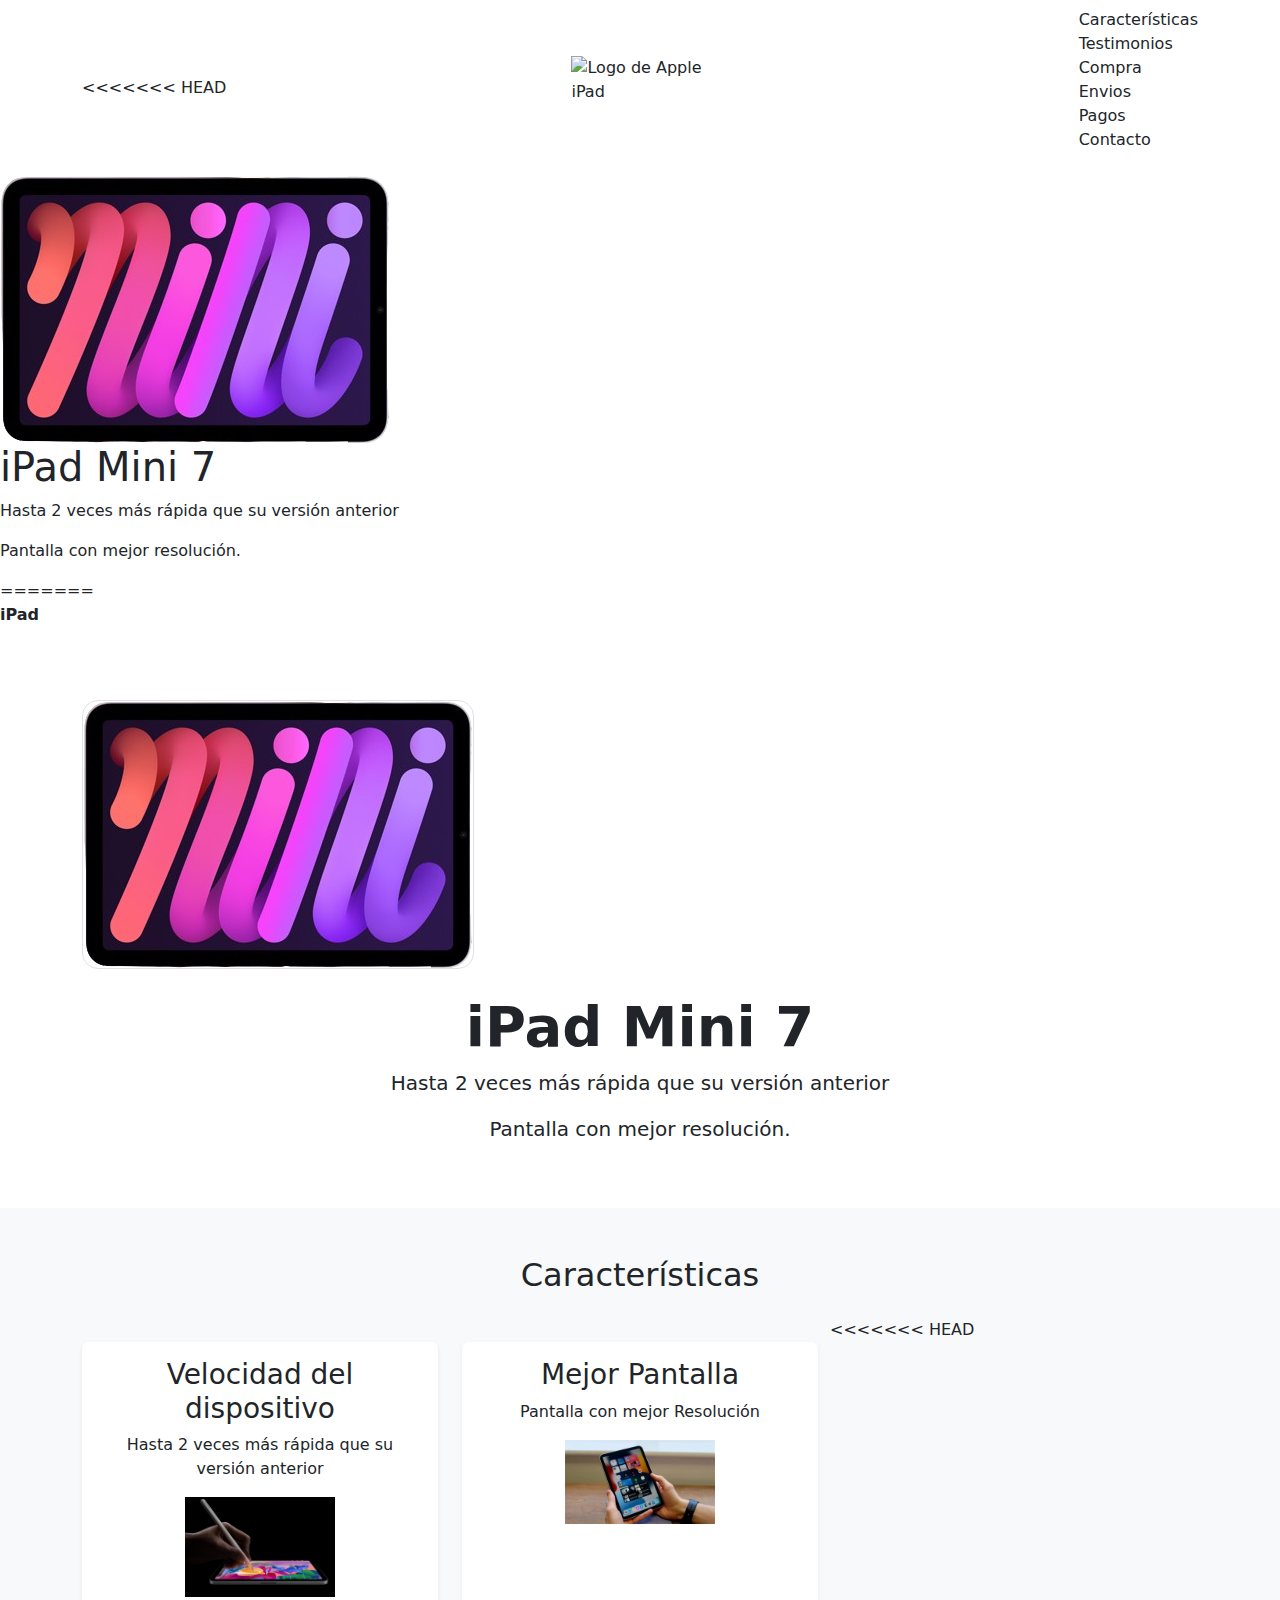
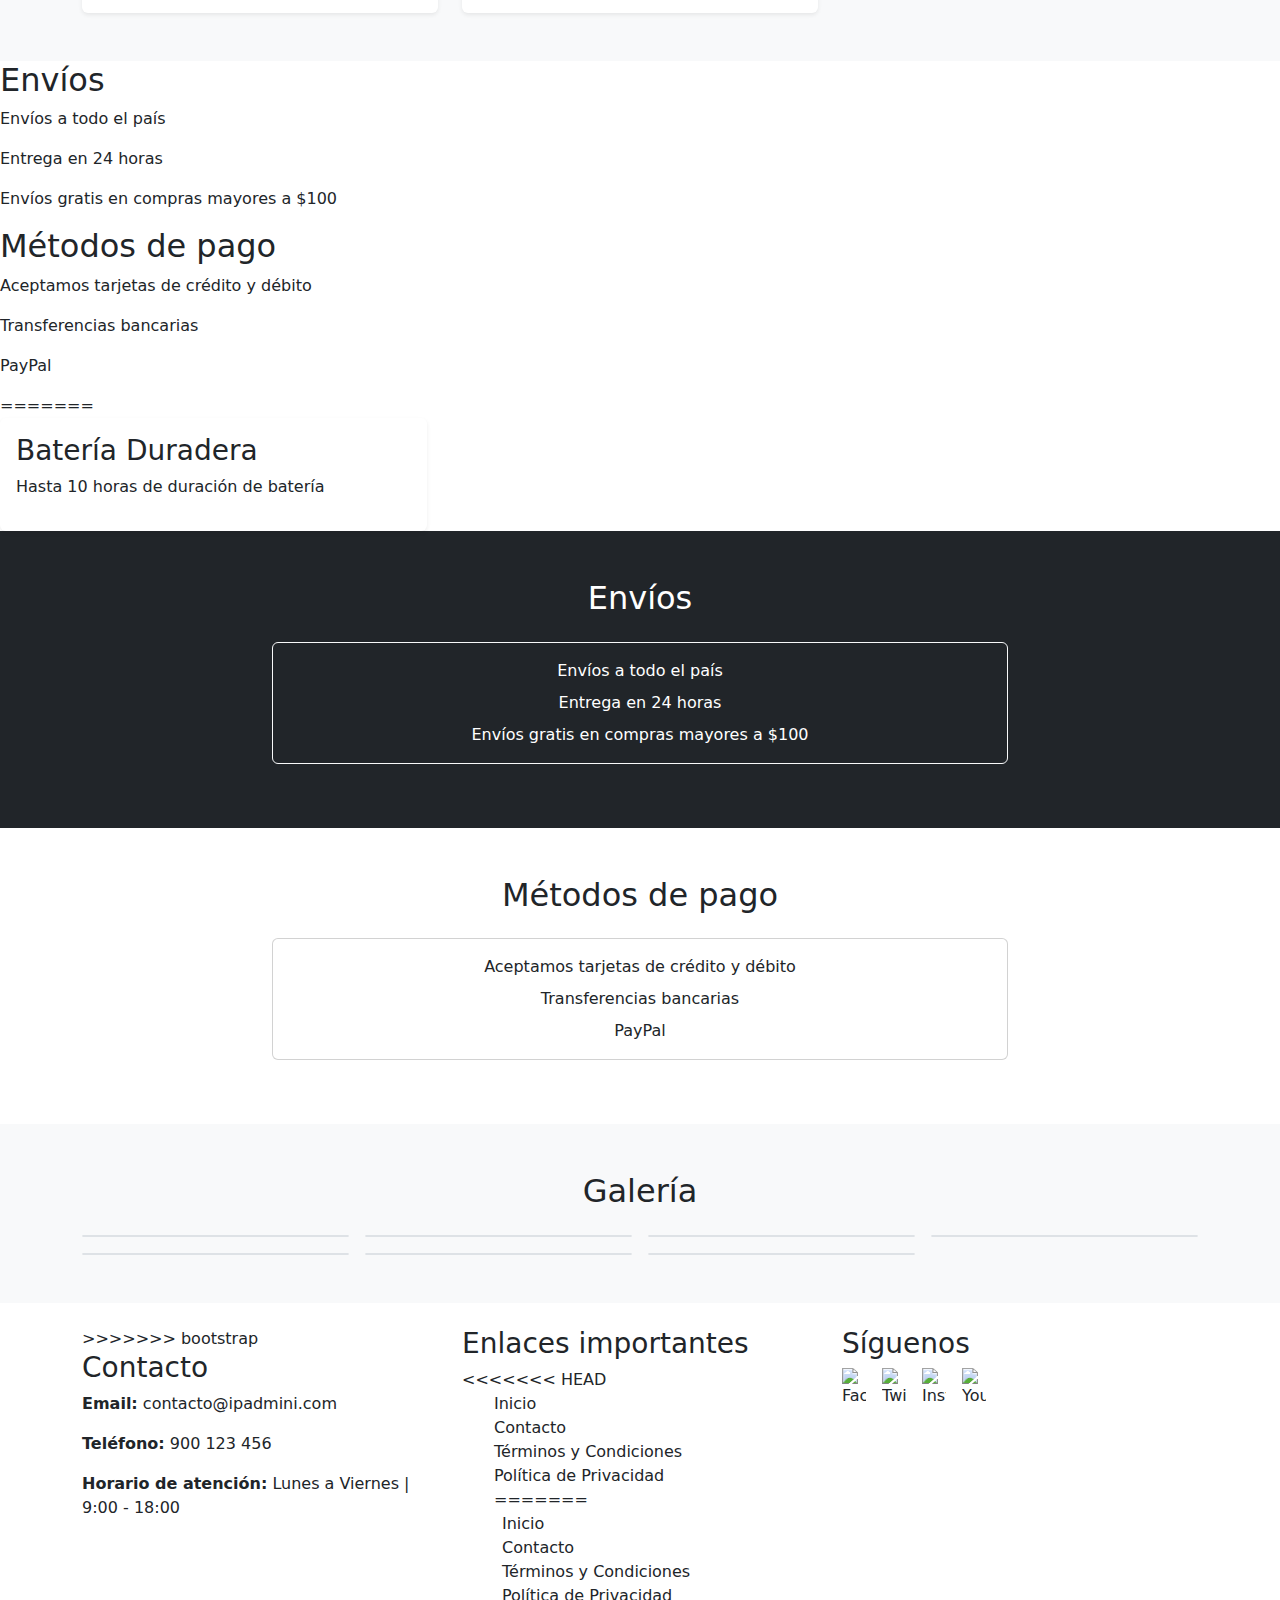
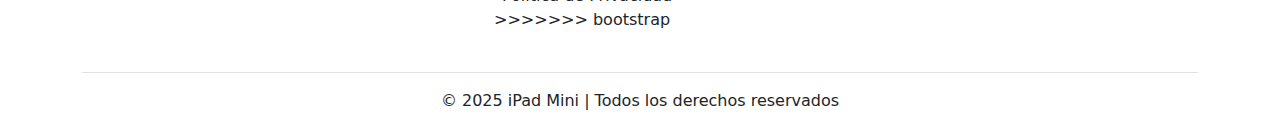
==== commit 43fa3e2d: "Landing y Testimonios" ====
--- a/index.html
+++ b/index.html
@@ -16,6 +16,34 @@
     <nav class="navbar navbar-expand-lg navbar-dark">
         <div class="container">
             <!-- Logo de la empresa -->
+<<<<<<< HEAD
+            <div>
+                <a href="./index.html" aria-label="Ir a la página de inicio">
+                    <img id="apple" src="https://cdn-icons-png.flaticon.com/128/731/731985.png" alt="Logo de Apple">
+                    <p>iPad</p>
+                </a>
+            </div>
+            <!-- Elementos del menu -->
+            <ul>
+                <!-- Dentro de los simbolos <> solo van atributos, no etiquetas -->
+                <li><a href="" aria-current="page">Características</a></li>
+                <li><a href="testimonios.html">Testimonios</a></li>
+                <li><a href="compra.html">Compra</a></li>
+                <li><a href="">Envios</a></li>
+                <li><a href="">Pagos</a></li>
+                <li><a href="">Contacto</a></li>
+            </ul>
+        </nav>
+    </header>
+    <!-- Contenido principal -->
+    <main>
+        <section id="hero" aria-labelledby="hero-title">
+            <img src="img/iPadMini7.png" alt="Imagen del iPad mini 7">
+            <h1 id="hero-title">iPad Mini 7</h1>
+            <div>
+                <p>Hasta 2 veces más rápida que su versión anterior</p>
+                <p>Pantalla con mejor resolución.</p>
+=======
             <a class="navbar-brand" href="./index.html" aria-label="Ir a la página de inicio">
                 <p class="mb-0 fw-bold">iPad</p>
             </a>
@@ -36,6 +64,7 @@
                     <li class="nav-item"><a class="nav-link" href="">Pagos</a></li>
                     <li class="nav-item"><a class="nav-link" href="">Contacto</a></li>
                 </ul>
+>>>>>>> bootstrap
             </div>
         </div>
     </nav>
@@ -74,6 +103,46 @@
                     </div>
                 </div>
             </div>
+<<<<<<< HEAD
+
+        </section>
+        <div id="metodos">
+            <section id="delivery" aria-label="Métodos de envío">
+                <h2>Envíos</h2>
+                <p>Envíos a todo el país</p>
+                <p>Entrega en 24 horas</p>
+                <p>Envíos gratis en compras mayores a $100</p>
+            </section>
+
+            <section id="payment-methods" aria-label="Métodos de pago">
+                <h2>Métodos de pago</h2>
+                <p>Aceptamos tarjetas de crédito y débito</p>
+                <p>Transferencias bancarias</p>
+                <p>PayPal</p>
+            </section>
+        </div>
+        <!-- Galería de Imagenes -->
+        <!-- =========================================== -->
+        <section id="galeria" aria-label="Galería de imágenes">
+            <img src="https://encrypted-tbn0.gstatic.com/images?q=tbn:ANd9GcSp1WOBvCIxo7T-ifG-1FCuCKyX7j-RPnCGbA&s"
+                alt="">
+            <img src="https://lamanzanamordida.net/app/uploads-lamanzanamordida.net/2024/10/ipad-mini-finish-unselect-gallery-1-202410-copia.jpg"
+                alt="">
+            <img src="https://miro.medium.com/v2/resize:fit:1400/0*pF2y_J2q9LHrT6Dl" alt="">
+            <img src="https://e.rpp-noticias.io/medium/2024/10/15/185318_1655440.webp" alt="">
+            <img src="https://m-cdn.phonearena.com/images/reviews/263686-image/BK6A8628.jpg?w=1" alt="">
+            <img src="https://www.trustedreviews.com/wp-content/uploads/sites/7/2024/10/All-Photos-1-of-1-1-scaled-820x461.jpeg"
+                alt="">
+            <img src="https://cdn.computerhoy.com/sites/navi.axelspringer.es/public/media/image/2021/10/ipad-mini-6a-generacion-2021-analisis-opinion-2501963.jpg?tf=3840x"
+                alt="">
+        </section>
+    </main>
+    <!-- Pie de página (links, reclamación, dirección,etc...) -->
+    <!-- ================================================= -->
+    <footer>
+        <section class="footer-container">
+            <div class="footer-contact">
+=======
             <div class="col-md-4">
                 <div class="card h-100 border-0 shadow-sm">
                     <div class="card-body">
@@ -161,6 +230,7 @@
     <div class="container">
         <div class="row footer-container g-4">
             <div class="col-md-4 footer-contact">
+>>>>>>> bootstrap
                 <h3>Contacto</h3>
                 <address>
                     <p><strong>Email:</strong> <a href="mailto:contacto@ipadmini.com">contacto@ipadmini.com</a></p>
@@ -171,11 +241,19 @@
 
             <div class="col-md-4 footer-links">
                 <h3>Enlaces importantes</h3>
+<<<<<<< HEAD
+                <ul>
+                    <li><a href="index.html">Inicio</a></li>
+                    <li><a href="contacto.html">Contacto</a></li>
+                    <li><a href="terminos.html">Términos y Condiciones</a></li>
+                    <li><a href="privacidad.html">Política de Privacidad</a></li>
+=======
                 <ul class="list-unstyled">
                     <li><a href="index.html" class="text-decoration-none"><i class="bi bi-house-door me-2"></i>Inicio</a></li>
                     <li><a href="contacto.html" class="text-decoration-none"><i class="bi bi-envelope me-2"></i>Contacto</a></li>
                     <li><a href="terminos.html" class="text-decoration-none"><i class="bi bi-file-text me-2"></i>Términos y Condiciones</a></li>
                     <li><a href="privacidad.html" class="text-decoration-none"><i class="bi bi-shield-lock me-2"></i>Política de Privacidad</a></li>
+>>>>>>> bootstrap
                 </ul>
             </div>
 
--- a/css/styles.css
+++ b/css/styles.css
@@ -1,19 +1,288 @@
+<<<<<<< HEAD
+/* Estilos base se mantienen */
+* {
+  box-sizing: border-box;
+  margin: 0;
+  padding: 0;
+}
+
+/* Remover estilos de lista */
+ul,
+ol {
+  list-style: none;
+}
+
+/* Resetear enlaces */
+a {
+  text-decoration: none;
+  color: inherit;
+} 
+
+/* Resetear imagenes*/
+img {
+  max-width: 100%;
+  height: auto;
+  display: block;
+=======
 /* Estilos personalizados que complementan Bootstrap */
 :root {
   --primary-color: #1D2D50;
   --secondary-color: #133B5C;
   --accent-color: #ffc107;
+>>>>>>> bootstrap
+}
+
+/* Nueva paleta de colores inspirada en Apple */
+:root {
+  --apple-white: #ffffff;
+  --apple-light-gray: #f5f5f7;
+  --apple-medium-gray: #86868b;
+  --apple-dark-gray: #1d1d1f;
+  --apple-blue: #0071e3;
+  --apple-light-blue: #76b9ed;
+  --apple-accent: #6e6e73;
+  --apple-footer: #f5f5f7;
+  --apple-footer-text: #86868b;
 }
 
 body {
+<<<<<<< HEAD
+  font-family: -apple-system, BlinkMacSystemFont, 'Segoe UI', Roboto, Helvetica, Arial, sans-serif;
+  background-color: var(--apple-white);
+  color: var(--apple-dark-gray);
+=======
   font-family: Verdana, Geneva, Tahoma, sans-serif;
   background-color: var(--primary-color);
   color: #fff;
+>>>>>>> bootstrap
   min-height: 100vh;
   display: flex;
   flex-direction: column;
 }
 
+<<<<<<< HEAD
+/* Header estilo Apple */
+header {
+  background-color: rgba(255, 255, 255, 0.8);
+  border-bottom: 1px solid rgba(0, 0, 0, 0.1);
+}
+
+header nav {
+  display: flex;
+  align-items: center;
+  justify-content: space-between;
+  padding: 14px 20px;
+  max-width: 1200px;
+  margin: 0 auto;
+  flex-wrap: wrap-reverse;
+}
+
+header > nav > ul {
+  display: flex;
+  gap: 24px;
+}
+
+header > nav > ul > li > a {
+  font-size: 14px;
+  color: var(--apple-dark-gray);
+  transition: color 0.2s ease;
+}
+
+header > nav > ul > li > a:hover {
+  color: var(--apple-blue);
+}
+
+header > nav > div > a {
+  display: flex;
+  align-items: center;
+  gap: 6px;
+  font-weight: 500;
+}
+
+#apple {
+  width: 30px;
+  height: 30px;
+}
+
+/* Hero section estilo Apple */
+#hero {
+  display: flex;
+  flex-direction: column;
+  align-items: center;
+  justify-content: center;
+  gap: 20px;
+  padding: 60px 20px;
+  background-color: var(--apple-white);
+}
+ 
+#hero img {
+  width: 400px; 
+  object-fit: contain; 
+  margin: 2rem 0;
+  border: none;
+  border-radius: 12px;
+  box-shadow: 0 4px 20px rgba(0, 0, 0, 0.08);
+}
+
+#hero h1 {
+  font-size: 48px;
+  font-weight: 700;
+  letter-spacing: -0.5px;
+  margin-bottom: 10px;
+}
+
+#hero div {
+  text-align: center;
+  max-width: 600px;
+}
+
+#hero div p {
+  font-size: 21px;
+  line-height: 1.4;
+  color: var(--apple-medium-gray);
+  margin-bottom: 10px;
+}
+
+/* Features section */
+#features {
+  display: flex;
+  justify-content: center;
+  margin: 50px auto;
+  padding: 40px 20px;
+  gap: 40px;
+  max-width: 1200px;
+  background-color: var(--apple-light-gray);
+  border-radius: 16px;
+}
+
+#features > div {
+  display: flex;
+  flex-direction: column;
+  align-items: center; 
+  gap: 15px;
+  padding: 20px;
+  background-color: var(--apple-white);
+  border-radius: 12px;
+  box-shadow: 0 4px 12px rgba(0, 0, 0, 0.05);
+  transition: transform 0.3s ease;
+}
+
+#features > div:hover {
+  transform: translateY(-5px);
+}
+
+#features > div > h3 {
+  font-size: 24px;
+  font-weight: 600;
+  color: var(--apple-dark-gray);
+}
+
+#features > div > p {
+  text-align: center;
+  color: var(--apple-medium-gray);
+  font-size: 16px;
+}
+
+#metodos{
+  display: flex;
+  width: 50%;
+  margin: 0 auto;
+  background-color: var(--apple-light-gray);
+  border-radius: 16px;
+  gap:10px;
+  justify-content: center;
+}
+/* Delivery y Payment sections */
+#delivery, #payment-methods {
+  max-width: 1000px;
+  margin: 30px 30px;
+  padding: 40px 20px;
+  background-color: var(--apple-white);
+  border-radius: 12px;
+  box-shadow: 0 4px 12px rgba(0, 0, 0, 0.05);
+  text-align: center;
+  transition: transform 0.3s ease;
+}
+
+#delivery:hover, #payment-methods:hover {
+  transform: translateY(-5px);
+}
+
+#delivery h2, #payment-methods h2 {
+  font-size: 28px;
+  margin-bottom: 20px;
+  color: var(--apple-dark-gray);
+  font-weight: 600;
+}
+
+#delivery p, #payment-methods p {
+  color: var(--apple-medium-gray);
+  margin-bottom: 10px;
+  font-size: 16px;
+  line-height: 1.5;
+}
+
+/* Galería estilo Apple */
+#galeria {
+  display: grid;
+  grid-template-columns: repeat(auto-fit, minmax(250px, 1fr));
+  gap: 16px;
+  padding: 40px 20px;
+  max-width: 1200px;
+  margin: 0 auto;
+}
+
+#galeria > img {
+  width: 100%;
+  height: 180px;
+  border: none;
+  border-radius: 8px;
+  object-fit: cover;
+  box-shadow: 0 4px 12px rgba(0, 0, 0, 0.1);
+  transition: transform 0.3s ease;
+}
+
+#galeria > img:hover {
+  transform: scale(1.03);
+}
+
+/* Footer estilo Apple */
+footer {
+  margin-top: auto;
+  width: 100%;
+  padding: 40px 20px;
+  background-color: var(--apple-footer);
+  color: var(--apple-footer-text);
+  border-top: 1px solid rgba(0, 0, 0, 0.1);
+}
+
+.footer-container {
+  display: flex;
+  flex-wrap: wrap;
+  justify-content: space-between;
+  gap: 40px;
+  max-width: 1000px;
+  margin: 0 auto;
+}
+
+.footer-contact, .footer-links, .footer-social {
+  flex: 1;
+  min-width: 250px;
+}
+
+footer h3 {
+  margin-bottom: 15px;
+  font-size: 14px;
+  color: var(--apple-dark-gray);
+  font-weight: 600;
+  text-transform: uppercase;
+  letter-spacing: 0.5px;
+}
+
+footer address {
+  font-style: normal;
+  line-height: 1.6;
+=======
 /* Navbar personalizada */
 .navbar {
   background-color: var(--secondary-color);
@@ -38,26 +307,135 @@
 
 footer h3 {
   color: var(--accent-color);
+>>>>>>> bootstrap
 }
 
 footer a {
-  color: #fff;
-  transition: color 0.3s ease;
+  color: var(--apple-footer-text);
+  transition: color 0.2s ease;
+  font-size: 14px;
 }
 
 footer a:hover {
+<<<<<<< HEAD
+  color: var(--apple-blue);
+  text-decoration: underline;
+}
+
+.footer-links ul, .social-icons {
+  display: flex;
+  flex-direction: column;
+  gap: 10px;
+}
+
+.social-icons {
+  flex-direction: row;
+  gap: 15px;
+}
+
+.social-icons img {
+  width: 20px;
+  height: 20px;
+  transition: transform 0.2s ease;
+  opacity: 0.8;
+=======
   color: var(--accent-color);
 }
 
 .social-icons img {
   transition: transform 0.3s ease;
+>>>>>>> bootstrap
 }
 
 .social-icons a:hover img {
-  transform: scale(1.2);
-}
-
+  transform: scale(1.1);
+  opacity: 1;
+}
+
+<<<<<<< HEAD
+.footer-copyright {
+  text-align: center;
+  margin-top: 40px;
+  padding-top: 20px;
+  border-top: 1px solid rgba(0, 0, 0, 0.1);
+  font-size: 12px;
+}
+/* Media Queries */
+
+/* Pantallas de hasta 1024px (Tabletas y laptops pequeñas) */
+@media (max-width: 1024px) {
+  header nav {
+    flex-direction: column;
+    align-items: center;
+  }
+  header > nav > ul {
+    gap: 16px;
+  }
+  #hero img {
+    width: 300px;
+  }
+  #features {
+    flex-direction: column;
+    align-items: center;
+  }
+  .footer-container {
+    flex-direction: column;
+    align-items: center;
+  }
+}
+
+/* Pantallas de hasta 768px (Tabletas en vertical y móviles grandes) */
+@media (max-width: 768px) {
+  header > nav > ul {
+    flex-direction: column;
+    text-align: center;
+    gap: 10px;
+  }
+  #hero h1 {
+    font-size: 36px;
+  }
+  #hero div p {
+    font-size: 18px;
+  }
+  #features {
+    gap: 20px;
+  }
+  #features > div {
+    width: 100%;
+    max-width: 400px;
+  }
+}
+
+
+/* Pantallas de hasta 480px (Móviles pequeños) */
+@media (max-width: 480px) {
+  header nav {
+    padding: 10px;
+  }
+  header > nav > ul {
+    gap: 8px;
+  }
+  #hero {
+    padding: 40px 10px;
+  }
+  #hero h1 {
+    font-size: 28px;
+  }
+  #hero img {
+    width: 250px;
+  }
+  #features {
+    padding: 20px 10px;
+  }
+  #delivery, #payment-methods {
+    padding: 20px 10px;
+  }
+}
+
+
+=======
 /* Para mantener el estilo de las cards en secciones oscuras */
 .bg-dark .card {
   background-color: rgba(255, 255, 255, 0.05);
-}+}
+>>>>>>> bootstrap
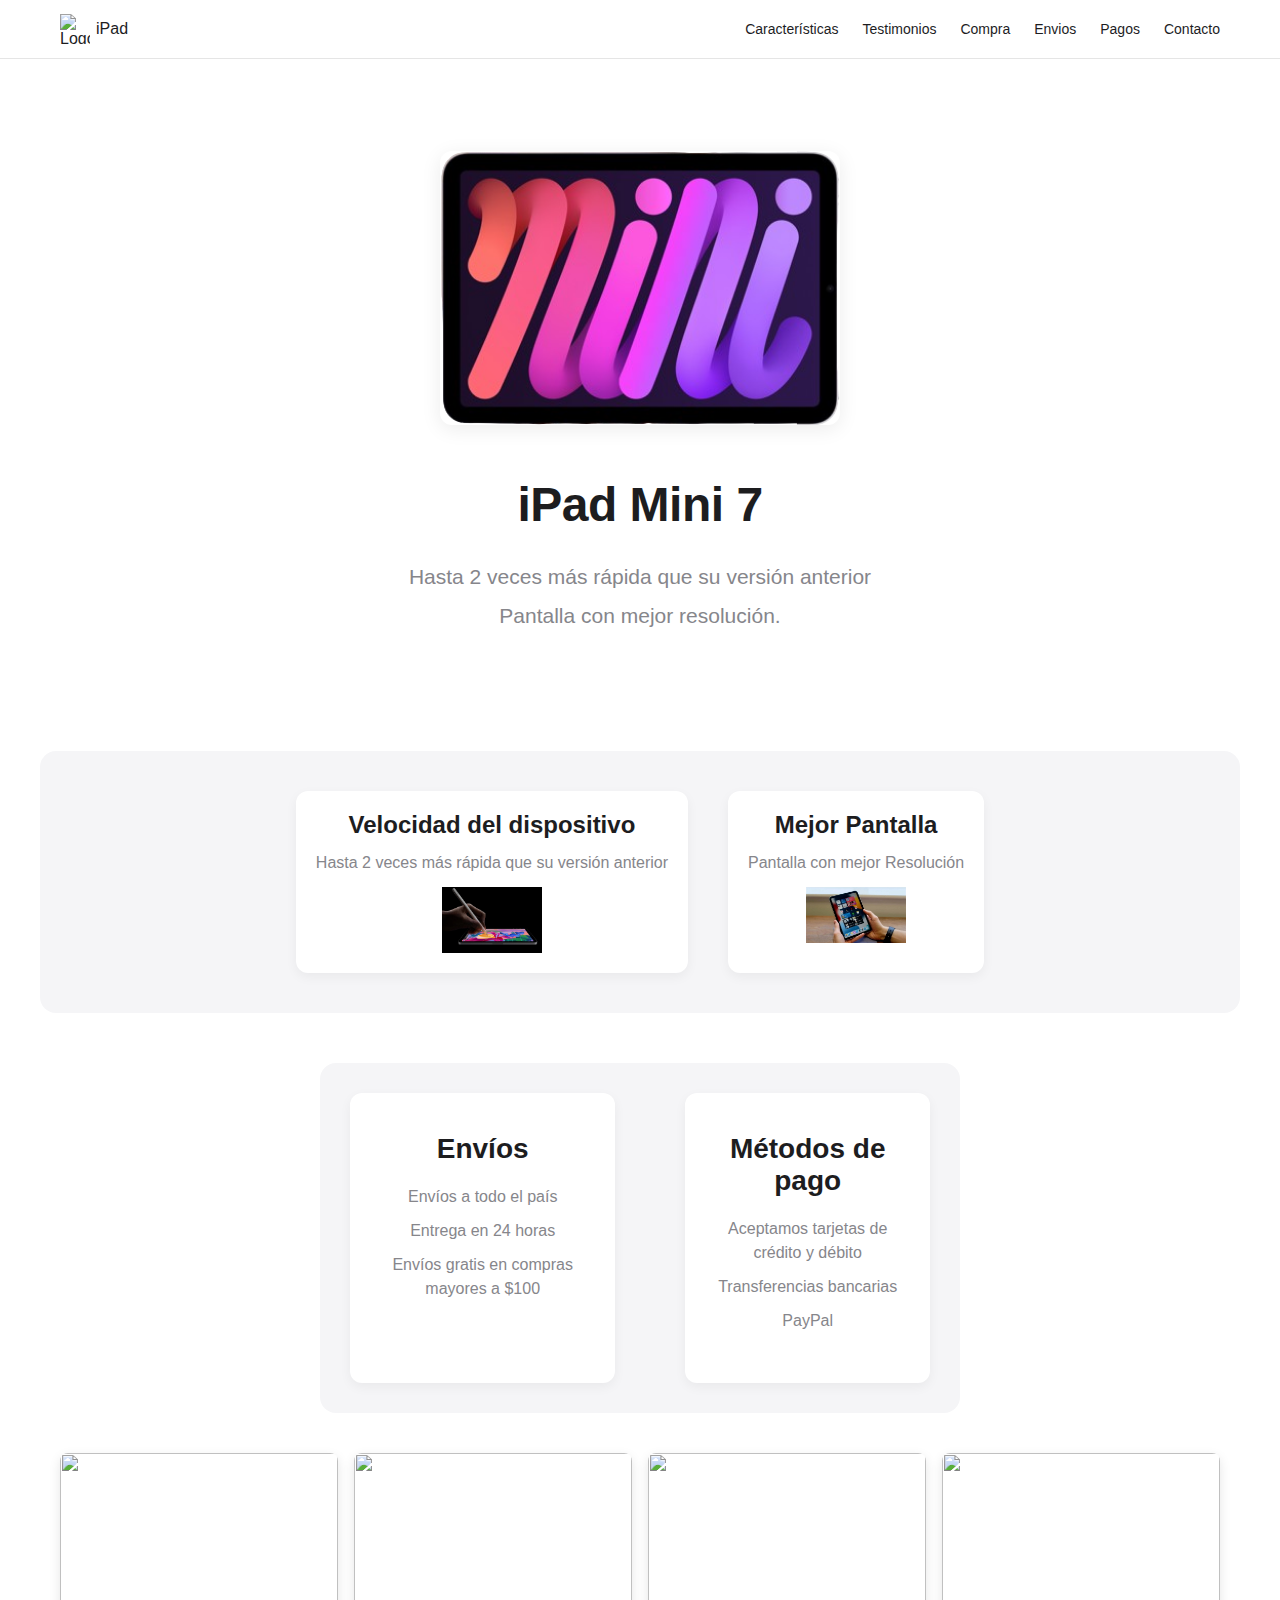
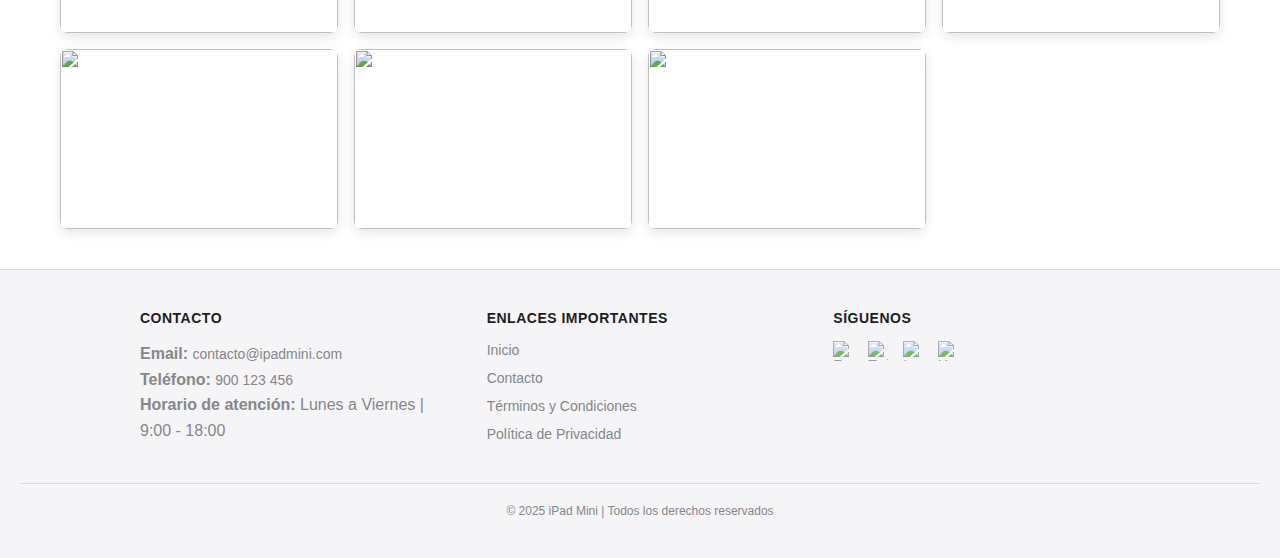
==== commit dac75b91: "Correción de index" ====
--- a/index.html
+++ b/index.html
@@ -1,22 +1,18 @@
 <!DOCTYPE html>
-<html lang="es">
+<html lang="en">
 
 <head>
     <meta charset="UTF-8">
     <meta name="viewport" content="width=device-width, initial-scale=1.0">
-    <title>iPad Mini 7</title>
-    <!-- Bootstrap CSS -->
-    <link href="https://cdn.jsdelivr.net/npm/bootstrap@5.3.0/dist/css/bootstrap.min.css" rel="stylesheet">
-    <!-- Tus estilos personalizados -->
+    <title>Document</title>
     <link rel="stylesheet" href="./css/styles.css">
 </head>
 
 <body>
+    <!-- Navegación (menu) -->
     <header>
-    <nav class="navbar navbar-expand-lg navbar-dark">
-        <div class="container">
+        <nav aria-label="Menú Principal">
             <!-- Logo de la empresa -->
-<<<<<<< HEAD
             <div>
                 <a href="./index.html" aria-label="Ir a la página de inicio">
                     <img id="apple" src="https://cdn-icons-png.flaticon.com/128/731/731985.png" alt="Logo de Apple">
@@ -43,67 +39,20 @@
             <div>
                 <p>Hasta 2 veces más rápida que su versión anterior</p>
                 <p>Pantalla con mejor resolución.</p>
-=======
-            <a class="navbar-brand" href="./index.html" aria-label="Ir a la página de inicio">
-                <p class="mb-0 fw-bold">iPad</p>
-            </a>
-            
-            <!-- Botón hamburguesa para móviles -->
-            <button class="navbar-toggler" type="button" data-bs-toggle="collapse" data-bs-target="#navbarNav" 
-                    aria-controls="navbarNav" aria-expanded="false" aria-label="Toggle navigation">
-                <span class="navbar-toggler-icon"></span>
-            </button>
-            
-            <!-- Elementos del menu -->
-            <div class="collapse navbar-collapse" id="navbarNav">
-                <ul class="navbar-nav ms-auto">
-                    <li class="nav-item"><a class="nav-link active" href="" aria-current="page">Características</a></li>
-                    <li class="nav-item"><a class="nav-link" href="testimonios.html">Testimonios</a></li>
-                    <li class="nav-item"><a class="nav-link" href="">Compra</a></li>
-                    <li class="nav-item"><a class="nav-link" href="">Envios</a></li>
-                    <li class="nav-item"><a class="nav-link" href="">Pagos</a></li>
-                    <li class="nav-item"><a class="nav-link" href="">Contacto</a></li>
-                </ul>
->>>>>>> bootstrap
             </div>
-        </div>
-    </nav>
-</header>
+        </section>
 
-<section id="hero" class="py-5 text-center">
-    <div class="container">
-        <img src="img/iPadMini7.png" alt="Imagen del iPad mini 7" class="img-fluid border rounded-4 mb-4" style="max-width: 400px;"/>
-        <h1 id="hero-title" class="display-4 fw-bold">iPad Mini 7</h1>
-        <div class="mx-auto" style="max-width: 700px;">
-            <p class="lead">Hasta 2 veces más rápida que su versión anterior</p>
-            <p class="lead">Pantalla con mejor resolución.</p>
-        </div>
-    </div>
-</section>
-
-<section id="features" class="py-5 bg-light text-dark">
-    <div class="container">
-        <h2 class="text-center mb-5">Características</h2>
-        <div class="row text-center g-4">
-            <div class="col-md-4">
-                <div class="card h-100 border-0 shadow-sm">
-                    <div class="card-body">
-                        <h3 class="card-title">Velocidad del dispositivo</h3>
-                        <p class="card-text">Hasta 2 veces más rápida que su versión anterior</p>
-                        <img src="img/ipad-velocidad.jpeg" class="img-fluid mx-auto" style="max-width: 150px;" alt="">
-                    </div>
-                </div>
+        <section id="features">
+            <div>
+                <h3>Velocidad del dispositivo</h3>
+                <p>Hasta 2 veces más rápida que su versión anterior</p>
+                <img src="img/ipad-velocidad.jpeg" width="100" alt="">
             </div>
-            <div class="col-md-4">
-                <div class="card h-100 border-0 shadow-sm">
-                    <div class="card-body">
-                        <h3 class="card-title">Mejor Pantalla</h3>
-                        <p class="card-text">Pantalla con mejor Resolución</p>
-                        <img src="img/ipad-pantalla.jpg" class="img-fluid mx-auto" style="max-width: 150px;" alt="">
-                    </div>
-                </div>
+            <div>
+                <h3>Mejor Pantalla</h3>
+                <p>Pantalla con mejor Resolución</p>
+                <img src="img/ipad-pantalla.jpg" width="100" alt="">
             </div>
-<<<<<<< HEAD
 
         </section>
         <div id="metodos">
@@ -142,95 +91,6 @@
     <footer>
         <section class="footer-container">
             <div class="footer-contact">
-=======
-            <div class="col-md-4">
-                <div class="card h-100 border-0 shadow-sm">
-                    <div class="card-body">
-                        <h3 class="card-title">Batería Duradera</h3>
-                        <p class="card-text">Hasta 10 horas de duración de batería</p>
-                        <img src="img/ipad-bateria.jpg" class="img-fluid mx-auto" style="max-width: 150px;" alt="">
-                    </div>
-                </div>
-            </div>
-        </div>
-    </div>
-</section>
-
-<section id="delivery" class="py-5 bg-dark text-white" aria-label="Métodos de envío">
-    <div class="container">
-        <h2 class="text-center mb-4">Envíos</h2>
-        <div class="row justify-content-center">
-            <div class="col-lg-8">
-                <div class="card bg-dark text-white border-light mb-3">
-                    <div class="card-body text-center">
-                        <p class="card-text mb-2">Envíos a todo el país</p>
-                        <p class="card-text mb-2">Entrega en 24 horas</p>
-                        <p class="card-text">Envíos gratis en compras mayores a $100</p>
-                    </div>
-                </div>
-            </div>
-        </div>
-    </div>
-</section>
-
-<section id="payment-methods" class="py-5" aria-label="Métodos de pago">
-    <div class="container">
-        <h2 class="text-center mb-4">Métodos de pago</h2>
-        <div class="row justify-content-center">
-            <div class="col-lg-8">
-                <div class="card mb-3">
-                    <div class="card-body text-center">
-                        <p class="card-text mb-2">Aceptamos tarjetas de crédito y débito</p>
-                        <p class="card-text mb-2">Transferencias bancarias</p>
-                        <p class="card-text">PayPal</p>
-                    </div>
-                </div>
-            </div>
-        </div>
-    </div>
-</section>
-
-<section id="galeria" class="py-5 bg-light" aria-label="Galería de imágenes">
-    <div class="container">
-        <h2 class="text-center mb-4">Galería</h2>
-        <div class="row g-3">
-            <div class="col-6 col-md-4 col-lg-3">
-                <img src="https://encrypted-tbn0.gstatic.com/images?q=tbn:ANd9GcSp1WOBvCIxo7T-ifG-1FCuCKyX7j-RPnCGbA&s" 
-                     class="img-fluid rounded border" alt="">
-            </div>
-            <div class="col-6 col-md-4 col-lg-3">
-                <img src="https://lamanzanamordida.net/app/uploads-lamanzanamordida.net/2024/10/ipad-mini-finish-unselect-gallery-1-202410-copia.jpg"
-                     class="img-fluid rounded border" alt="">
-            </div>
-            <div class="col-6 col-md-4 col-lg-3">
-                <img src="https://miro.medium.com/v2/resize:fit:1400/0*pF2y_J2q9LHrT6Dl" 
-                     class="img-fluid rounded border" alt="">
-            </div>
-            <div class="col-6 col-md-4 col-lg-3">
-                <img src="https://e.rpp-noticias.io/medium/2024/10/15/185318_1655440.webp" 
-                     class="img-fluid rounded border" alt="">
-            </div>
-            <div class="col-6 col-md-4 col-lg-3">
-                <img src="https://m-cdn.phonearena.com/images/reviews/263686-image/BK6A8628.jpg?w=1" 
-                     class="img-fluid rounded border" alt="">
-            </div>
-            <div class="col-6 col-md-4 col-lg-3">
-                <img src="https://www.trustedreviews.com/wp-content/uploads/sites/7/2024/10/All-Photos-1-of-1-1-scaled-820x461.jpeg"
-                     class="img-fluid rounded border" alt="">
-            </div>
-            <div class="col-6 col-md-4 col-lg-3">
-                <img src="https://cdn.computerhoy.com/sites/navi.axelspringer.es/public/media/image/2021/10/ipad-mini-6a-generacion-2021-analisis-opinion-2501963.jpg?tf=3840x"
-                     class="img-fluid rounded border" alt="">
-            </div>
-        </div>
-    </div>
-</section>
-
-<footer class="py-4">
-    <div class="container">
-        <div class="row footer-container g-4">
-            <div class="col-md-4 footer-contact">
->>>>>>> bootstrap
                 <h3>Contacto</h3>
                 <address>
                     <p><strong>Email:</strong> <a href="mailto:contacto@ipadmini.com">contacto@ipadmini.com</a></p>
@@ -239,40 +99,36 @@
                 </address>
             </div>
 
-            <div class="col-md-4 footer-links">
+            <div class="footer-links">
                 <h3>Enlaces importantes</h3>
-<<<<<<< HEAD
                 <ul>
                     <li><a href="index.html">Inicio</a></li>
                     <li><a href="contacto.html">Contacto</a></li>
                     <li><a href="terminos.html">Términos y Condiciones</a></li>
                     <li><a href="privacidad.html">Política de Privacidad</a></li>
-=======
-                <ul class="list-unstyled">
-                    <li><a href="index.html" class="text-decoration-none"><i class="bi bi-house-door me-2"></i>Inicio</a></li>
-                    <li><a href="contacto.html" class="text-decoration-none"><i class="bi bi-envelope me-2"></i>Contacto</a></li>
-                    <li><a href="terminos.html" class="text-decoration-none"><i class="bi bi-file-text me-2"></i>Términos y Condiciones</a></li>
-                    <li><a href="privacidad.html" class="text-decoration-none"><i class="bi bi-shield-lock me-2"></i>Política de Privacidad</a></li>
->>>>>>> bootstrap
                 </ul>
             </div>
 
-            <div class="col-md-4 footer-social">
+            <div class="footer-social">
                 <h3>Síguenos</h3>
-                <ul class="list-unstyled d-flex social-icons">
-                    <li class="me-3"><a href="https://facebook.com/ipadmini" aria-label="Facebook"><img src="https://cdn-icons-png.flaticon.com/128/5968/5968764.png" alt="Facebook" width="24"></a></li>
-                    <li class="me-3"><a href="https://twitter.com/ipadmini" aria-label="Twitter"><img src="https://cdn-icons-png.flaticon.com/128/5968/5968830.png" alt="Twitter" width="24"></a></li>
-                    <li class="me-3"><a href="https://instagram.com/ipadmini" aria-label="Instagram"><img src="https://cdn-icons-png.flaticon.com/128/15713/15713420.png" alt="Instagram" width="24"></a></li>
-                    <li><a href="https://youtube.com/ipadmini" aria-label="YouTube"><img src="https://cdn-icons-png.flaticon.com/128/174/174883.png" alt="YouTube" width="24"></a></li>
+                <ul class="social-icons">
+                    <li><a href="https://facebook.com/ipadmini" aria-label="Facebook"><img
+                                src="https://cdn-icons-png.flaticon.com/128/5968/5968764.png" alt="Facebook"></a></li>
+                    <li><a href="https://twitter.com/ipadmini" aria-label="Twitter"><img
+                                src="https://cdn-icons-png.flaticon.com/128/5968/5968830.png" alt="Twitter"></a></li>
+                    <li><a href="https://instagram.com/ipadmini" aria-label="Instagram"><img
+                                src="https://cdn-icons-png.flaticon.com/128/15713/15713420.png" alt="Instagram"></a>
+                    </li>
+                    <li><a href="https://youtube.com/ipadmini" aria-label="YouTube"><img
+                                src="https://cdn-icons-png.flaticon.com/128/174/174883.png" alt="YouTube"></a></li>
                 </ul>
             </div>
+        </section>
+
+        <div class="footer-copyright">
+            <p>© 2025 iPad Mini | Todos los derechos reservados</p>
         </div>
+    </footer>
+</body>
 
-        <div class="footer-copyright text-center mt-4 pt-3 border-top">
-            <p class="mb-0">© 2025 iPad Mini | Todos los derechos reservados</p>
-        </div>
-    </div>
-</footer>
-
-<!-- Bootstrap JS Bundle con Popper -->
-<script src="https://cdn.jsdelivr.net/npm/bootstrap@5.3.0/dist/js/bootstrap.bundle.min.js"></script>+</html>--- a/css/styles.css
+++ b/css/styles.css
@@ -1,4 +1,3 @@
-<<<<<<< HEAD
 /* Estilos base se mantienen */
 * {
   box-sizing: border-box;
@@ -23,13 +22,6 @@
   max-width: 100%;
   height: auto;
   display: block;
-=======
-/* Estilos personalizados que complementan Bootstrap */
-:root {
-  --primary-color: #1D2D50;
-  --secondary-color: #133B5C;
-  --accent-color: #ffc107;
->>>>>>> bootstrap
 }
 
 /* Nueva paleta de colores inspirada en Apple */
@@ -46,21 +38,14 @@
 }
 
 body {
-<<<<<<< HEAD
   font-family: -apple-system, BlinkMacSystemFont, 'Segoe UI', Roboto, Helvetica, Arial, sans-serif;
   background-color: var(--apple-white);
   color: var(--apple-dark-gray);
-=======
-  font-family: Verdana, Geneva, Tahoma, sans-serif;
-  background-color: var(--primary-color);
-  color: #fff;
->>>>>>> bootstrap
   min-height: 100vh;
   display: flex;
   flex-direction: column;
 }
 
-<<<<<<< HEAD
 /* Header estilo Apple */
 header {
   background-color: rgba(255, 255, 255, 0.8);
@@ -282,32 +267,6 @@
 footer address {
   font-style: normal;
   line-height: 1.6;
-=======
-/* Navbar personalizada */
-.navbar {
-  background-color: var(--secondary-color);
-}
-
-.navbar-brand p {
-  font-size: 1.5rem;
-}
-
-/* Estilo para secciones */
-section {
-  padding: 60px 0;
-}
-
-/* Footer personalizado */
-footer {
-  margin-top: auto;
-  background-color: var(--secondary-color);
-  color: #fff;
-  border-top: 1px solid #1E5F8B;
-}
-
-footer h3 {
-  color: var(--accent-color);
->>>>>>> bootstrap
 }
 
 footer a {
@@ -317,7 +276,6 @@
 }
 
 footer a:hover {
-<<<<<<< HEAD
   color: var(--apple-blue);
   text-decoration: underline;
 }
@@ -338,13 +296,6 @@
   height: 20px;
   transition: transform 0.2s ease;
   opacity: 0.8;
-=======
-  color: var(--accent-color);
-}
-
-.social-icons img {
-  transition: transform 0.3s ease;
->>>>>>> bootstrap
 }
 
 .social-icons a:hover img {
@@ -352,7 +303,6 @@
   opacity: 1;
 }
 
-<<<<<<< HEAD
 .footer-copyright {
   text-align: center;
   margin-top: 40px;
@@ -432,10 +382,3 @@
   }
 }
 
-
-=======
-/* Para mantener el estilo de las cards en secciones oscuras */
-.bg-dark .card {
-  background-color: rgba(255, 255, 255, 0.05);
-}
->>>>>>> bootstrap
